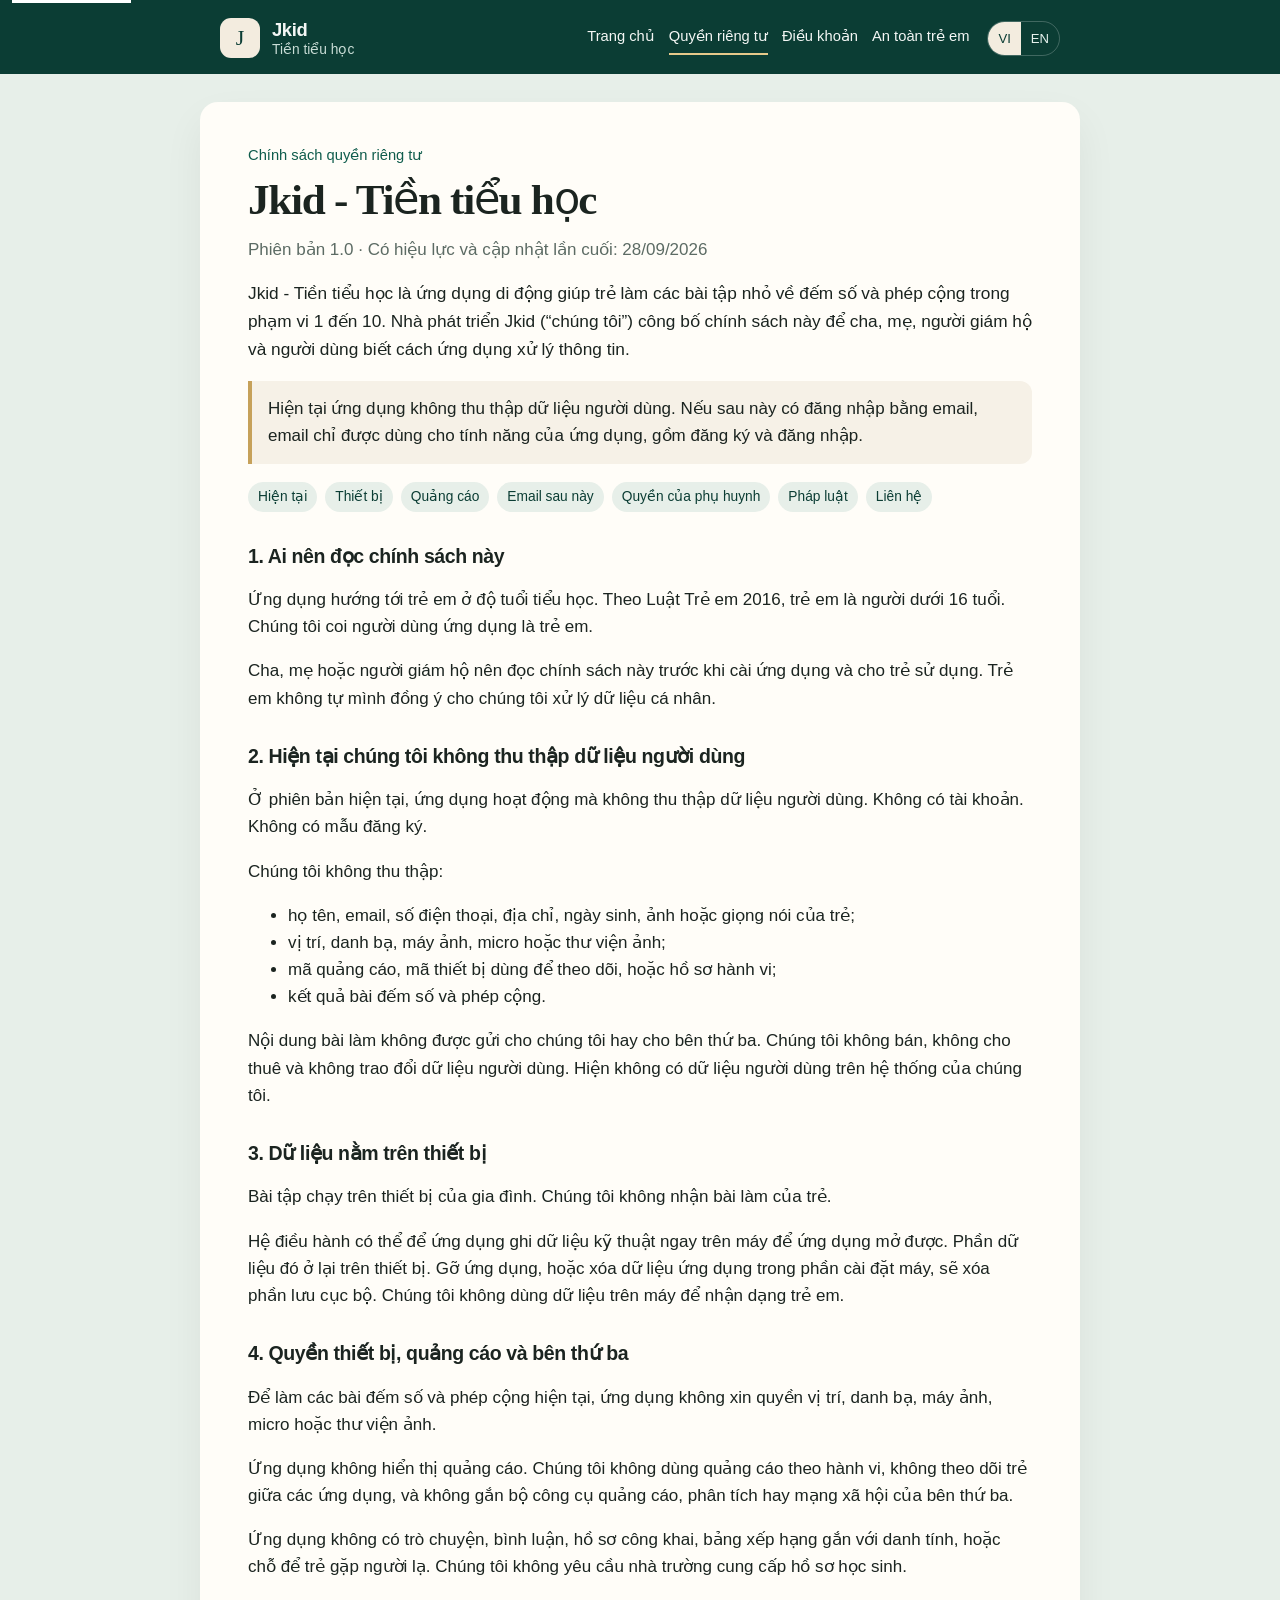
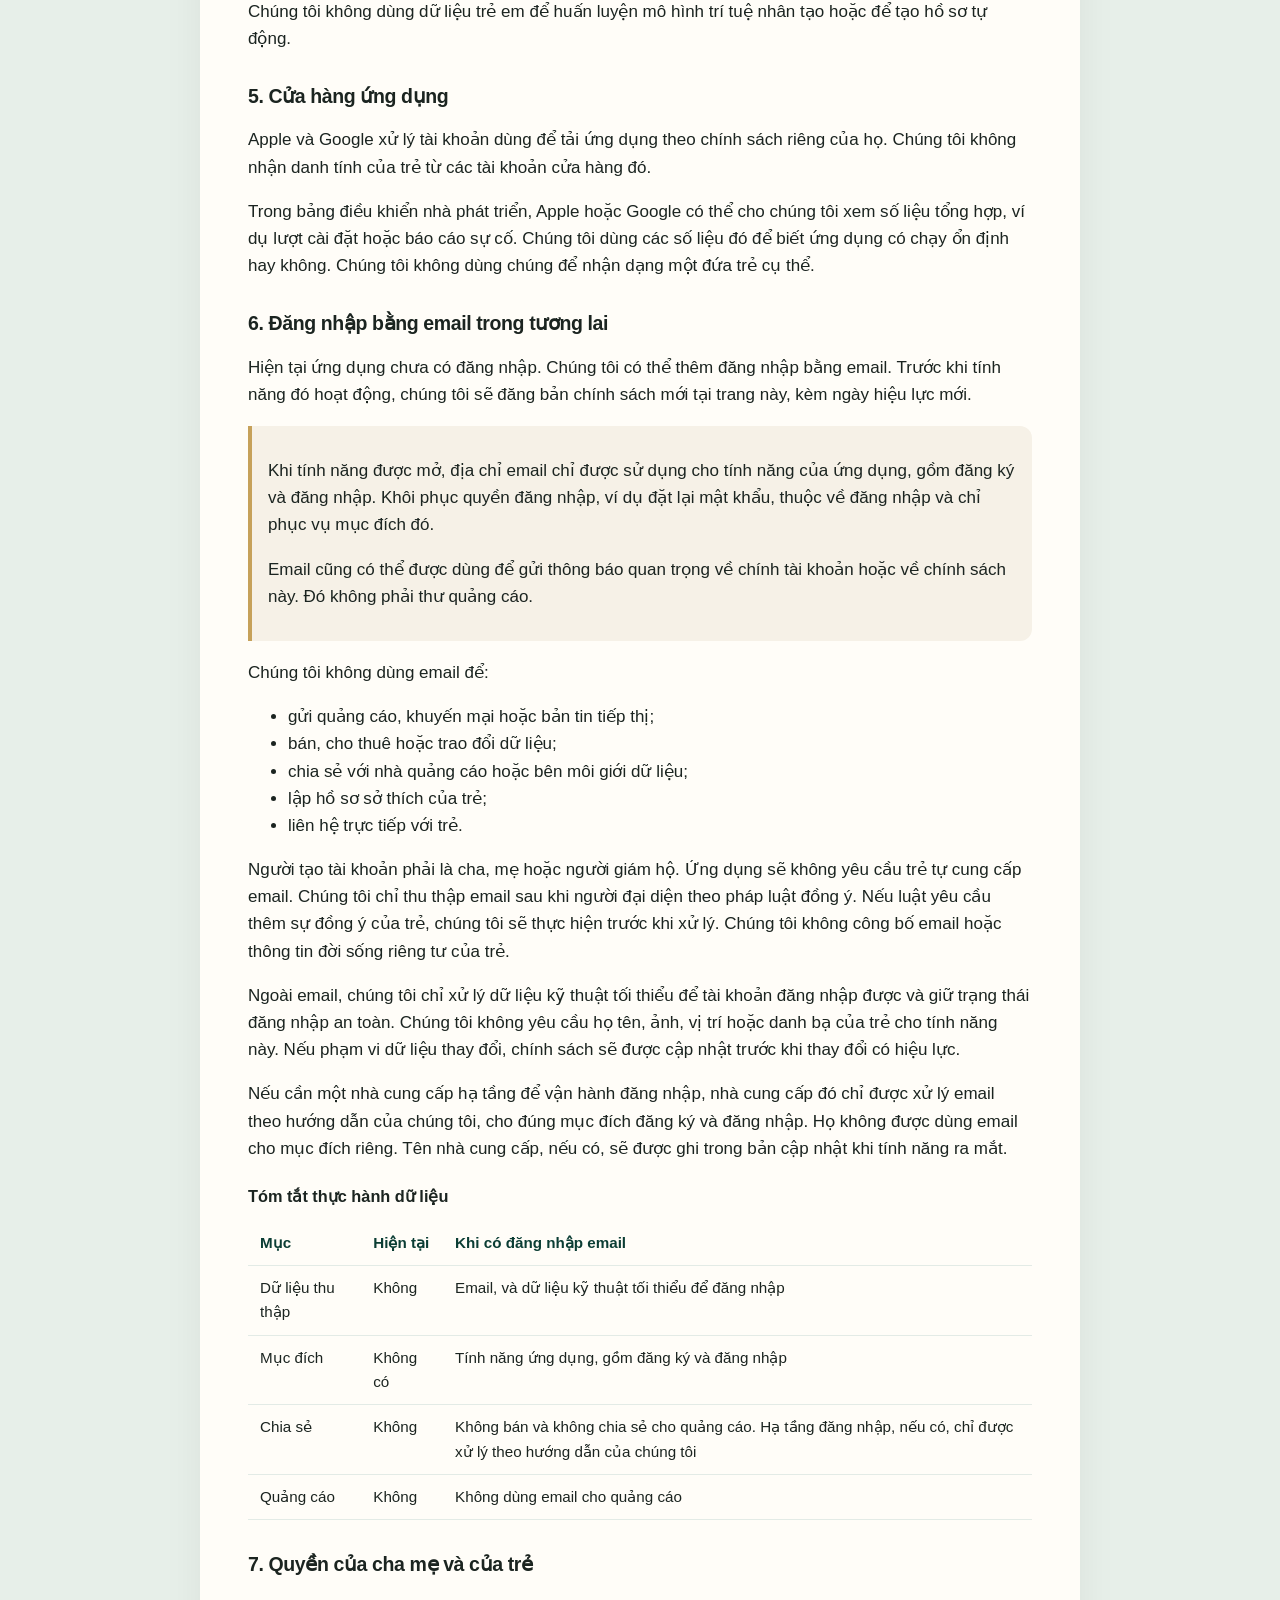
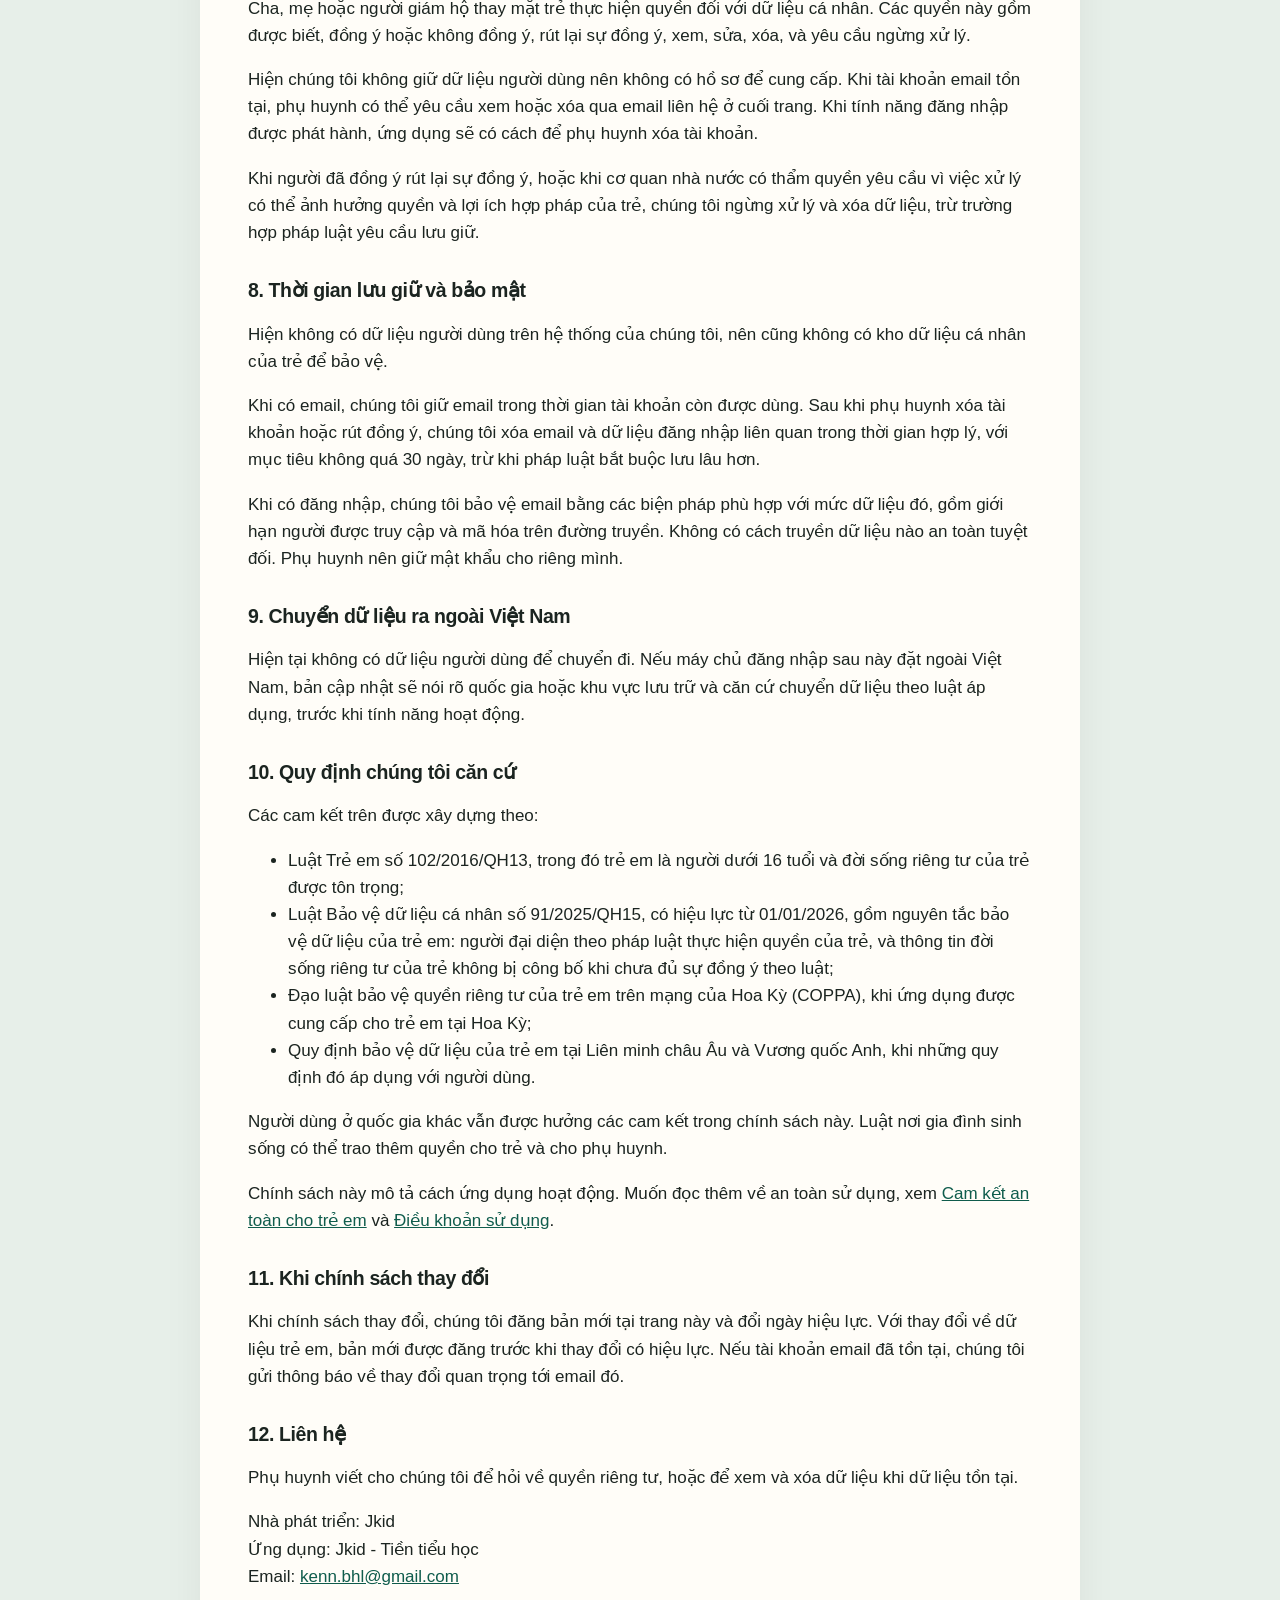
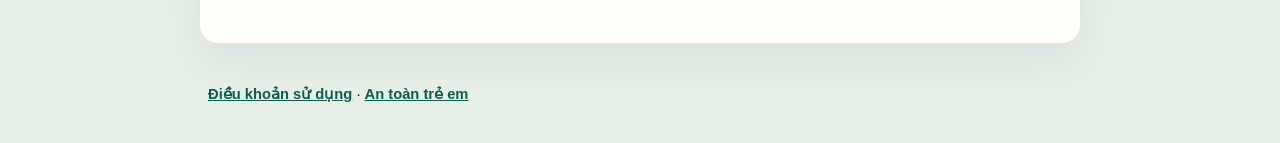
==== privacy.html @ 2e23b83e "First" ====
<!DOCTYPE html>
<html lang="vi">
<head>
  <meta charset="utf-8">
  <meta name="viewport" content="width=device-width, initial-scale=1">
  <title>Chính sách quyền riêng tư · Jkid - Tiền tiểu học</title>
  <meta name="description" content="Chính sách quyền riêng tư của Jkid - Tiền tiểu học. Ứng dụng hiện không thu thập dữ liệu người dùng. Email trong tương lai chỉ dùng để đăng ký và đăng nhập.">
  <link rel="icon" href="favicon.svg" type="image/svg+xml">
  <link rel="stylesheet" href="styles.css">
  <link rel="alternate" hreflang="vi" href="privacy.html?lang=vi">
  <link rel="alternate" hreflang="en" href="privacy.html?lang=en">
</head>
<body
  data-title-vi="Chính sách quyền riêng tư · Jkid - Tiền tiểu học"
  data-title-en="Privacy Policy · Jkid - Tiền tiểu học"
  data-desc-vi="Chính sách quyền riêng tư của Jkid - Tiền tiểu học. Ứng dụng hiện không thu thập dữ liệu người dùng. Email trong tương lai chỉ dùng để đăng ký và đăng nhập."
  data-desc-en="Privacy Policy for Jkid - Tiền tiểu học. The app does not collect user data today. A future email is used only for sign-up and sign-in.">
  <a class="skip" href="#content" data-label-vi="Tới nội dung" data-label-en="Skip to content">Tới nội dung</a>
  <header class="mast">
    <div class="mast-inner">
      <a class="brand" data-keep-lang data-href="index.html" href="index.html">
        <span class="brand-mark" aria-hidden="true">J</span>
        <span class="brand-text">
          <strong class="brand-name">Jkid</strong>
          <span class="brand-sub" data-label-vi="Tiền tiểu học" data-label-en="Early primary math">Tiền tiểu học</span>
        </span>
      </a>
      <div class="mast-tools">
        <nav data-label-mode="aria" data-label-vi="Chính sách" data-label-en="Policies" aria-label="Chính sách">
          <a data-keep-lang data-href="index.html" href="index.html" data-label-vi="Trang chủ" data-label-en="Home">Trang chủ</a>
          <a data-keep-lang data-href="privacy.html" href="privacy.html" aria-current="page" data-label-vi="Quyền riêng tư" data-label-en="Privacy">Quyền riêng tư</a>
          <a data-keep-lang data-href="terms.html" href="terms.html" data-label-vi="Điều khoản" data-label-en="Terms">Điều khoản</a>
          <a data-keep-lang data-href="safety.html" href="safety.html" data-label-vi="An toàn trẻ em" data-label-en="Child safety">An toàn trẻ em</a>
        </nav>
        <div class="lang" role="group" data-label-mode="aria" data-label-vi="Ngôn ngữ" data-label-en="Language" aria-label="Ngôn ngữ">
          <button type="button" data-set-lang="vi" aria-pressed="true">VI</button>
          <button type="button" data-set-lang="en" aria-pressed="false">EN</button>
        </div>
      </div>
    </div>
  </header>
  <main id="content" class="sheet">
    <article data-lang-block="vi">
      <p class="kicker">Chính sách quyền riêng tư</p>
      <h1>Jkid - Tiền tiểu học</h1>
      <p class="meta">Phiên bản 1.0 · Có hiệu lực và cập nhật lần cuối: 28/09/2026</p>
      <p class="lead">Jkid - Tiền tiểu học là ứng dụng di động giúp trẻ làm các bài tập nhỏ về đếm số và phép cộng trong phạm vi 1 đến 10. Nhà phát triển <span data-developer-name>Jkid</span> (“chúng tôi”) công bố chính sách này để cha, mẹ, người giám hộ và người dùng biết cách ứng dụng xử lý thông tin.</p>
      <p class="promise">Hiện tại ứng dụng không thu thập dữ liệu người dùng. Nếu sau này có đăng nhập bằng email, email chỉ được dùng cho tính năng của ứng dụng, gồm đăng ký và đăng nhập.</p>
      <ul class="toc">
        <li><a href="#vi-now">Hiện tại</a></li>
        <li><a href="#vi-device">Thiết bị</a></li>
        <li><a href="#vi-ads">Quảng cáo</a></li>
        <li><a href="#vi-email">Email sau này</a></li>
        <li><a href="#vi-rights">Quyền của phụ huynh</a></li>
        <li><a href="#vi-law">Pháp luật</a></li>
        <li><a href="#vi-contact">Liên hệ</a></li>
      </ul>

      <h2 id="vi-scope">1. Ai nên đọc chính sách này</h2>
      <p>Ứng dụng hướng tới trẻ em ở độ tuổi tiểu học. Theo Luật Trẻ em 2016, trẻ em là người dưới 16 tuổi. Chúng tôi coi người dùng ứng dụng là trẻ em.</p>
      <p>Cha, mẹ hoặc người giám hộ nên đọc chính sách này trước khi cài ứng dụng và cho trẻ sử dụng. Trẻ em không tự mình đồng ý cho chúng tôi xử lý dữ liệu cá nhân.</p>

      <h2 id="vi-now">2. Hiện tại chúng tôi không thu thập dữ liệu người dùng</h2>
      <p>Ở phiên bản hiện tại, ứng dụng hoạt động mà không thu thập dữ liệu người dùng. Không có tài khoản. Không có mẫu đăng ký.</p>
      <p>Chúng tôi không thu thập:</p>
      <ul>
        <li>họ tên, email, số điện thoại, địa chỉ, ngày sinh, ảnh hoặc giọng nói của trẻ;</li>
        <li>vị trí, danh bạ, máy ảnh, micro hoặc thư viện ảnh;</li>
        <li>mã quảng cáo, mã thiết bị dùng để theo dõi, hoặc hồ sơ hành vi;</li>
        <li>kết quả bài đếm số và phép cộng.</li>
      </ul>
      <p>Nội dung bài làm không được gửi cho chúng tôi hay cho bên thứ ba. Chúng tôi không bán, không cho thuê và không trao đổi dữ liệu người dùng. Hiện không có dữ liệu người dùng trên hệ thống của chúng tôi.</p>

      <h2 id="vi-device">3. Dữ liệu nằm trên thiết bị</h2>
      <p>Bài tập chạy trên thiết bị của gia đình. Chúng tôi không nhận bài làm của trẻ.</p>
      <p>Hệ điều hành có thể để ứng dụng ghi dữ liệu kỹ thuật ngay trên máy để ứng dụng mở được. Phần dữ liệu đó ở lại trên thiết bị. Gỡ ứng dụng, hoặc xóa dữ liệu ứng dụng trong phần cài đặt máy, sẽ xóa phần lưu cục bộ. Chúng tôi không dùng dữ liệu trên máy để nhận dạng trẻ em.</p>

      <h2 id="vi-ads">4. Quyền thiết bị, quảng cáo và bên thứ ba</h2>
      <p>Để làm các bài đếm số và phép cộng hiện tại, ứng dụng không xin quyền vị trí, danh bạ, máy ảnh, micro hoặc thư viện ảnh.</p>
      <p>Ứng dụng không hiển thị quảng cáo. Chúng tôi không dùng quảng cáo theo hành vi, không theo dõi trẻ giữa các ứng dụng, và không gắn bộ công cụ quảng cáo, phân tích hay mạng xã hội của bên thứ ba.</p>
      <p>Ứng dụng không có trò chuyện, bình luận, hồ sơ công khai, bảng xếp hạng gắn với danh tính, hoặc chỗ để trẻ gặp người lạ. Chúng tôi không yêu cầu nhà trường cung cấp hồ sơ học sinh.</p>
      <p>Chúng tôi không dùng dữ liệu trẻ em để huấn luyện mô hình trí tuệ nhân tạo hoặc để tạo hồ sơ tự động.</p>

      <h2>5. Cửa hàng ứng dụng</h2>
      <p>Apple và Google xử lý tài khoản dùng để tải ứng dụng theo chính sách riêng của họ. Chúng tôi không nhận danh tính của trẻ từ các tài khoản cửa hàng đó.</p>
      <p>Trong bảng điều khiển nhà phát triển, Apple hoặc Google có thể cho chúng tôi xem số liệu tổng hợp, ví dụ lượt cài đặt hoặc báo cáo sự cố. Chúng tôi dùng các số liệu đó để biết ứng dụng có chạy ổn định hay không. Chúng tôi không dùng chúng để nhận dạng một đứa trẻ cụ thể.</p>

      <h2 id="vi-email">6. Đăng nhập bằng email trong tương lai</h2>
      <p>Hiện tại ứng dụng chưa có đăng nhập. Chúng tôi có thể thêm đăng nhập bằng email. Trước khi tính năng đó hoạt động, chúng tôi sẽ đăng bản chính sách mới tại trang này, kèm ngày hiệu lực mới.</p>
      <div class="promise">
        <p>Khi tính năng được mở, địa chỉ email chỉ được sử dụng cho tính năng của ứng dụng, gồm đăng ký và đăng nhập. Khôi phục quyền đăng nhập, ví dụ đặt lại mật khẩu, thuộc về đăng nhập và chỉ phục vụ mục đích đó.</p>
        <p>Email cũng có thể được dùng để gửi thông báo quan trọng về chính tài khoản hoặc về chính sách này. Đó không phải thư quảng cáo.</p>
      </div>
      <p>Chúng tôi không dùng email để:</p>
      <ul>
        <li>gửi quảng cáo, khuyến mại hoặc bản tin tiếp thị;</li>
        <li>bán, cho thuê hoặc trao đổi dữ liệu;</li>
        <li>chia sẻ với nhà quảng cáo hoặc bên môi giới dữ liệu;</li>
        <li>lập hồ sơ sở thích của trẻ;</li>
        <li>liên hệ trực tiếp với trẻ.</li>
      </ul>
      <p>Người tạo tài khoản phải là cha, mẹ hoặc người giám hộ. Ứng dụng sẽ không yêu cầu trẻ tự cung cấp email. Chúng tôi chỉ thu thập email sau khi người đại diện theo pháp luật đồng ý. Nếu luật yêu cầu thêm sự đồng ý của trẻ, chúng tôi sẽ thực hiện trước khi xử lý. Chúng tôi không công bố email hoặc thông tin đời sống riêng tư của trẻ.</p>
      <p>Ngoài email, chúng tôi chỉ xử lý dữ liệu kỹ thuật tối thiểu để tài khoản đăng nhập được và giữ trạng thái đăng nhập an toàn. Chúng tôi không yêu cầu họ tên, ảnh, vị trí hoặc danh bạ của trẻ cho tính năng này. Nếu phạm vi dữ liệu thay đổi, chính sách sẽ được cập nhật trước khi thay đổi có hiệu lực.</p>
      <p>Nếu cần một nhà cung cấp hạ tầng để vận hành đăng nhập, nhà cung cấp đó chỉ được xử lý email theo hướng dẫn của chúng tôi, cho đúng mục đích đăng ký và đăng nhập. Họ không được dùng email cho mục đích riêng. Tên nhà cung cấp, nếu có, sẽ được ghi trong bản cập nhật khi tính năng ra mắt.</p>

      <h3>Tóm tắt thực hành dữ liệu</h3>
      <div class="table-wrap">
        <table>
          <thead>
            <tr>
              <th>Mục</th>
              <th>Hiện tại</th>
              <th>Khi có đăng nhập email</th>
            </tr>
          </thead>
          <tbody>
            <tr>
              <td>Dữ liệu thu thập</td>
              <td>Không</td>
              <td>Email, và dữ liệu kỹ thuật tối thiểu để đăng nhập</td>
            </tr>
            <tr>
              <td>Mục đích</td>
              <td>Không có</td>
              <td>Tính năng ứng dụng, gồm đăng ký và đăng nhập</td>
            </tr>
            <tr>
              <td>Chia sẻ</td>
              <td>Không</td>
              <td>Không bán và không chia sẻ cho quảng cáo. Hạ tầng đăng nhập, nếu có, chỉ được xử lý theo hướng dẫn của chúng tôi</td>
            </tr>
            <tr>
              <td>Quảng cáo</td>
              <td>Không</td>
              <td>Không dùng email cho quảng cáo</td>
            </tr>
          </tbody>
        </table>
      </div>

      <h2 id="vi-rights">7. Quyền của cha mẹ và của trẻ</h2>
      <p>Cha, mẹ hoặc người giám hộ thay mặt trẻ thực hiện quyền đối với dữ liệu cá nhân. Các quyền này gồm được biết, đồng ý hoặc không đồng ý, rút lại sự đồng ý, xem, sửa, xóa, và yêu cầu ngừng xử lý.</p>
      <p>Hiện chúng tôi không giữ dữ liệu người dùng nên không có hồ sơ để cung cấp. Khi tài khoản email tồn tại, phụ huynh có thể yêu cầu xem hoặc xóa qua email liên hệ ở cuối trang. Khi tính năng đăng nhập được phát hành, ứng dụng sẽ có cách để phụ huynh xóa tài khoản.</p>
      <p>Khi người đã đồng ý rút lại sự đồng ý, hoặc khi cơ quan nhà nước có thẩm quyền yêu cầu vì việc xử lý có thể ảnh hưởng quyền và lợi ích hợp pháp của trẻ, chúng tôi ngừng xử lý và xóa dữ liệu, trừ trường hợp pháp luật yêu cầu lưu giữ.</p>

      <h2>8. Thời gian lưu giữ và bảo mật</h2>
      <p>Hiện không có dữ liệu người dùng trên hệ thống của chúng tôi, nên cũng không có kho dữ liệu cá nhân của trẻ để bảo vệ.</p>
      <p>Khi có email, chúng tôi giữ email trong thời gian tài khoản còn được dùng. Sau khi phụ huynh xóa tài khoản hoặc rút đồng ý, chúng tôi xóa email và dữ liệu đăng nhập liên quan trong thời gian hợp lý, với mục tiêu không quá 30 ngày, trừ khi pháp luật bắt buộc lưu lâu hơn.</p>
      <p>Khi có đăng nhập, chúng tôi bảo vệ email bằng các biện pháp phù hợp với mức dữ liệu đó, gồm giới hạn người được truy cập và mã hóa trên đường truyền. Không có cách truyền dữ liệu nào an toàn tuyệt đối. Phụ huynh nên giữ mật khẩu cho riêng mình.</p>

      <h2>9. Chuyển dữ liệu ra ngoài Việt Nam</h2>
      <p>Hiện tại không có dữ liệu người dùng để chuyển đi. Nếu máy chủ đăng nhập sau này đặt ngoài Việt Nam, bản cập nhật sẽ nói rõ quốc gia hoặc khu vực lưu trữ và căn cứ chuyển dữ liệu theo luật áp dụng, trước khi tính năng hoạt động.</p>

      <h2 id="vi-law">10. Quy định chúng tôi căn cứ</h2>
      <p>Các cam kết trên được xây dựng theo:</p>
      <ul>
        <li>Luật Trẻ em số 102/2016/QH13, trong đó trẻ em là người dưới 16 tuổi và đời sống riêng tư của trẻ được tôn trọng;</li>
        <li>Luật Bảo vệ dữ liệu cá nhân số 91/2025/QH15, có hiệu lực từ 01/01/2026, gồm nguyên tắc bảo vệ dữ liệu của trẻ em: người đại diện theo pháp luật thực hiện quyền của trẻ, và thông tin đời sống riêng tư của trẻ không bị công bố khi chưa đủ sự đồng ý theo luật;</li>
        <li>Đạo luật bảo vệ quyền riêng tư của trẻ em trên mạng của Hoa Kỳ (COPPA), khi ứng dụng được cung cấp cho trẻ em tại Hoa Kỳ;</li>
        <li>Quy định bảo vệ dữ liệu của trẻ em tại Liên minh châu Âu và Vương quốc Anh, khi những quy định đó áp dụng với người dùng.</li>
      </ul>
      <p>Người dùng ở quốc gia khác vẫn được hưởng các cam kết trong chính sách này. Luật nơi gia đình sinh sống có thể trao thêm quyền cho trẻ và cho phụ huynh.</p>
      <p>Chính sách này mô tả cách ứng dụng hoạt động. Muốn đọc thêm về an toàn sử dụng, xem <a data-keep-lang data-href="safety.html" href="safety.html">Cam kết an toàn cho trẻ em</a> và <a data-keep-lang data-href="terms.html" href="terms.html">Điều khoản sử dụng</a>.</p>

      <h2>11. Khi chính sách thay đổi</h2>
      <p>Khi chính sách thay đổi, chúng tôi đăng bản mới tại trang này và đổi ngày hiệu lực. Với thay đổi về dữ liệu trẻ em, bản mới được đăng trước khi thay đổi có hiệu lực. Nếu tài khoản email đã tồn tại, chúng tôi gửi thông báo về thay đổi quan trọng tới email đó.</p>

      <h2 id="vi-contact">12. Liên hệ</h2>
      <p>Phụ huynh viết cho chúng tôi để hỏi về quyền riêng tư, hoặc để xem và xóa dữ liệu khi dữ liệu tồn tại.</p>
      <p>Nhà phát triển: <span data-developer-name>Jkid</span><br>
        Ứng dụng: Jkid - Tiền tiểu học<br>
        Email: <a data-contact-email href="site-config.js">cập nhật email liên hệ</a></p>
    </article>

    <article data-lang-block="en" hidden>
      <p class="kicker">Privacy Policy</p>
      <h1>Jkid - Tiền tiểu học</h1>
      <p class="meta">Version 1.0 · Effective and last updated: 28 September 2026</p>
      <p class="lead">Jkid - Tiền tiểu học is a mobile app that lets children practice counting and addition from 1 to 10. <span data-developer-name>Jkid</span> (“we”) publishes this policy so parents, guardians, and users can see how the app handles information.</p>
      <p class="promise">The app does not collect user data today. If email sign-in is added later, email will be used only for app features, including registration and sign-in.</p>
      <ul class="toc">
        <li><a href="#en-now">Today</a></li>
        <li><a href="#en-device">On device</a></li>
        <li><a href="#en-ads">Advertising</a></li>
        <li><a href="#en-email">Future email</a></li>
        <li><a href="#en-rights">Parent rights</a></li>
        <li><a href="#en-law">Laws</a></li>
        <li><a href="#en-contact">Contact</a></li>
      </ul>

      <h2 id="en-scope">1. Who should read this</h2>
      <p>The app is directed to early primary-school children. Under Vietnam’s Law on Children (2016), a child is a person under 16. We treat users of the app as children.</p>
      <p>A parent or guardian should read this policy before installing the app and letting a child use it. A child does not independently consent to our processing of personal data.</p>

      <h2 id="en-now">2. We do not collect user data today</h2>
      <p>The current version runs without collecting user data. There is no account and no sign-up form.</p>
      <p>We do not collect:</p>
      <ul>
        <li>a child’s name, email, phone number, address, date of birth, photo, or voice;</li>
        <li>location, contacts, camera, microphone, or photo library;</li>
        <li>advertising IDs, device identifiers used for tracking, or behavioral profiles;</li>
        <li>counting or addition results.</li>
      </ul>
      <p>Practice answers are not sent to us or to any third party. We do not sell, rent, or trade user data. We hold no user data on our systems today.</p>

      <h2 id="en-device">3. Data that stays on the device</h2>
      <p>Exercises run on the family’s device. We do not receive a child’s answers.</p>
      <p>The operating system may allow the app to store technical data on the device so the app can open. That data stays on the device. Uninstalling the app, or clearing the app’s storage in system settings, removes it. We do not use on-device data to identify a child.</p>

      <h2 id="en-ads">4. Device access, advertising, and third parties</h2>
      <p>The current counting and addition exercises do not ask for location, contacts, camera, microphone, or photo-library access.</p>
      <p>The app does not show advertising. We do not use behavioral ads, we do not track children across apps, and we do not include third-party advertising, analytics, or social-network kits.</p>
      <p>The app has no chat, comments, public profile, identity-based leaderboard, or place for a child to meet strangers. We do not ask schools for student records.</p>
      <p>We do not use children’s data to train artificial-intelligence models or to build automated profiles.</p>

      <h2>5. App stores</h2>
      <p>Apple and Google handle the account used to download the app under their own policies. We do not receive a child’s identity from those store accounts.</p>
      <p>In the developer console, Apple or Google may show us aggregate figures, such as install counts or crash reports. We use those figures to see whether the app is stable. We do not use them to identify a particular child.</p>

      <h2 id="en-email">6. Future sign-in with email</h2>
      <p>The app has no sign-in today. We may add email sign-in. Before that feature goes live, we will publish an updated policy on this page with a new effective date.</p>
      <div class="promise">
        <p>When the feature is available, the email address will be used only for app features, including registration and sign-in. Restoring access, such as resetting a password, is part of sign-in and serves only that purpose.</p>
        <p>Email may also be used for important notices about the account itself or about this policy. Those notices are not advertising.</p>
      </div>
      <p>We will not use email to:</p>
      <ul>
        <li>send advertising, promotions, or marketing newsletters;</li>
        <li>sell, rent, or trade data;</li>
        <li>share it with advertisers or data brokers;</li>
        <li>build a profile of a child’s interests;</li>
        <li>contact a child directly.</li>
      </ul>
      <p>The person who creates an account must be a parent or guardian. The app will not ask a child to provide an email address. We will collect an email only after the legal representative has agreed. Where the law also requires the child’s agreement, we will obtain it before processing. We will not publish a child’s email or private-life information.</p>
      <p>Besides email, we will process only the minimum technical data needed to sign in and to keep the signed-in session secure. We will not ask for a child’s name, photo, location, or contacts for this feature. If the scope of data changes, this policy will be updated before the change takes effect.</p>
      <p>If an infrastructure provider is needed to operate sign-in, that provider may process email only on our instructions, for registration and sign-in. The provider may not use the email for its own purposes. If a provider is used, its name will be added to this policy when the feature launches.</p>

      <h3>Data-practice summary</h3>
      <div class="table-wrap">
        <table>
          <thead>
            <tr>
              <th>Item</th>
              <th>Today</th>
              <th>If email sign-in is added</th>
            </tr>
          </thead>
          <tbody>
            <tr>
              <td>Data collected</td>
              <td>None</td>
              <td>Email, and the minimum technical data needed to sign in</td>
            </tr>
            <tr>
              <td>Purpose</td>
              <td>None</td>
              <td>App features, including registration and sign-in</td>
            </tr>
            <tr>
              <td>Sharing</td>
              <td>None</td>
              <td>Not sold and not shared for advertising. A sign-in provider, if any, processes email only on our instructions</td>
            </tr>
            <tr>
              <td>Advertising</td>
              <td>None</td>
              <td>Email is not used for advertising</td>
            </tr>
          </tbody>
        </table>
      </div>

      <h2 id="en-rights">7. Rights of parents and children</h2>
      <p>A parent or guardian exercises the child’s personal-data rights. Those rights include the right to be informed, to agree or refuse, to withdraw agreement, to access, correct, and delete data, and to ask us to stop processing.</p>
      <p>We hold no user data today, so there is no record to provide. When an email account exists, a parent can ask to access or delete it through the contact email at the end of this page. When sign-in is released, the app will include a way for a parent to delete the account.</p>
      <p>If the person who agreed withdraws that agreement, or if a competent authority requires us to stop because processing may affect a child’s lawful rights and interests, we stop processing and delete the data, unless the law requires us to keep it.</p>

      <h2>8. Retention and security</h2>
      <p>We hold no user data on our systems today, so there is no store of children’s personal data to secure.</p>
      <p>If email accounts exist, we keep the email while the account is in use. After a parent deletes the account or withdraws agreement, we delete the email and related sign-in data within a reasonable time, aiming for no more than 30 days, unless the law requires a longer period.</p>
      <p>When sign-in exists, we will protect email with measures appropriate to that data, including limited access and encryption in transit. No method of transmission is perfectly secure. Parents should keep the account password to themselves.</p>

      <h2>9. Transfers outside Vietnam</h2>
      <p>There is no user data to transfer today. If a future sign-in server is located outside Vietnam, the updated policy will name the country or region and the legal basis for the transfer before the feature goes live.</p>

      <h2 id="en-law">10. Rules we follow</h2>
      <p>These commitments are built around:</p>
      <ul>
        <li>Vietnam’s Law on Children No. 102/2016/QH13, under which a child is a person under 16 and a child’s private life is respected;</li>
        <li>Vietnam’s Law on Personal Data Protection No. 91/2025/QH15, effective 1 January 2026, including protection of children’s data: the legal representative exercises the child’s rights, and a child’s private-life information is not published without the consent the law requires;</li>
        <li>the U.S. Children’s Online Privacy Protection Act (COPPA), where the app is offered to children in the United States;</li>
        <li>child-data rules in the European Union and the United Kingdom, where those rules apply to a user.</li>
      </ul>
      <p>Users in other countries still receive the commitments in this policy. The law where the family lives may give the child and the parent additional rights.</p>
      <p>This policy describes how the app works. For day-to-day use, also read the <a data-keep-lang data-href="safety.html" href="safety.html">Child safety commitment</a> and the <a data-keep-lang data-href="terms.html" href="terms.html">Terms of Use</a>.</p>

      <h2>11. Changes</h2>
      <p>When this policy changes, we post the new version on this page and change the effective date. Changes that affect children’s data are posted before they take effect. If an email account already exists, we send a notice of important changes to that email.</p>

      <h2 id="en-contact">12. Contact</h2>
      <p>Parents can write to us with privacy questions, or to access and delete data when any data exists.</p>
      <p>Developer: <span data-developer-name>Jkid</span><br>
        App: Jkid - Tiền tiểu học<br>
        Email: <a data-contact-email href="site-config.js">add a contact email</a></p>
    </article>
  </main>
  <footer class="site-footer">
    <div data-lang-block="vi">
      <p class="banner" data-email-warning hidden>Trang chưa có email liên hệ. Trước khi công khai, hãy điền địa chỉ email vào <code>site-config.js</code>.</p>
      <p><a data-keep-lang data-href="terms.html" href="terms.html">Điều khoản sử dụng</a> · <a data-keep-lang data-href="safety.html" href="safety.html">An toàn trẻ em</a></p>
    </div>
    <div data-lang-block="en" hidden>
      <p class="banner" data-email-warning hidden>No contact email is set. Add one in <code>site-config.js</code> before publishing.</p>
      <p><a data-keep-lang data-href="terms.html" href="terms.html">Terms of Use</a> · <a data-keep-lang data-href="safety.html" href="safety.html">Child safety</a></p>
    </div>
  </footer>
  <script src="site-config.js"></script>
  <script src="site.js"></script>
</body>
</html>
---- styles.css ----
:root {
  --ink: #1b2420;
  --muted: #5c6b64;
  --line: #e3ebe6;
  --paper: #fffdf8;
  --bg: #e7efe9;
  --green: #0f5c4c;
  --green-dark: #0b3d34;
  --mint: #e4f3ee;
  --sand: #f6f1e7;
  --warn-bg: #f8f1df;
  --warn-ink: #6d5314;
  --shadow: 0 18px 40px rgba(15, 40, 32, 0.06);
  --serif: "Iowan Old Style", "Palatino Linotype", Palatino, Georgia, serif;
  --sans: "Avenir Next", "Segoe UI", sans-serif;
}

* { box-sizing: border-box; }

[hidden] { display: none !important; }

html { scroll-behavior: smooth; }

body {
  margin: 0;
  color: var(--ink);
  background:
    radial-gradient(1200px 400px at 10% -10%, #d7ebe3 0%, transparent 55%),
    var(--bg);
  font-family: var(--sans);
  font-size: 17px;
  line-height: 1.6;
}

a { color: var(--green); }

a:hover { color: var(--green-dark); }

.skip {
  position: absolute;
  left: 12px;
  top: -40px;
  background: white;
  padding: 8px 12px;
  z-index: 5;
}

.skip:focus { top: 12px; }

.mast {
  background: var(--green-dark);
  color: #f4f7f5;
}

.mast a { color: inherit; text-decoration: none; }

.mast-inner {
  max-width: 880px;
  margin: 0 auto;
  padding: 18px 20px 16px;
  display: flex;
  flex-wrap: wrap;
  gap: 16px 28px;
  align-items: center;
  justify-content: space-between;
}

.brand {
  display: flex;
  gap: 12px;
  align-items: center;
}

.brand-mark {
  width: 40px;
  height: 40px;
  border-radius: 11px;
  display: grid;
  place-items: center;
  background: #f3ecdf;
  color: var(--green-dark);
  font-family: var(--serif);
  font-size: 22px;
}

.brand-text { display: flex; flex-direction: column; line-height: 1.15; }

.brand-name { font-size: 1.15rem; letter-spacing: -0.02em; }

.brand-sub { color: #c9ddd6; font-size: 0.86rem; margin-top: 2px; }

.mast-tools {
  display: flex;
  flex-wrap: wrap;
  gap: 12px 18px;
  align-items: center;
}

nav {
  display: flex;
  flex-wrap: wrap;
  gap: 6px 14px;
}

nav a {
  font-size: 0.92rem;
  color: #e7f2ee;
  border-bottom: 2px solid transparent;
  padding: 4px 0;
}

nav a[aria-current="page"] { border-bottom-color: #e6c98a; }

.lang {
  display: flex;
  border: 1px solid rgba(255, 255, 255, 0.22);
  border-radius: 999px;
  overflow: hidden;
}

.lang button {
  appearance: none;
  border: 0;
  background: transparent;
  color: #e7f2ee;
  font: inherit;
  font-size: 0.82rem;
  padding: 6px 10px;
  cursor: pointer;
}

.lang button[aria-pressed="true"] {
  background: #f3ecdf;
  color: var(--green-dark);
}

.sheet {
  max-width: 880px;
  margin: 28px auto 40px;
  background: var(--paper);
  border-radius: 18px;
  padding: 42px 48px 36px;
  box-shadow: var(--shadow);
}

.kicker {
  margin: 0 0 8px;
  color: var(--green);
  font-size: 0.92rem;
}

h1 {
  font-family: var(--serif);
  font-weight: 560;
  font-size: clamp(2rem, 4vw, 2.7rem);
  letter-spacing: -0.03em;
  line-height: 1.12;
  margin: 0 0 12px;
}

.meta { color: var(--muted); margin: 0 0 8px; }

.lead { font-size: 1.08rem; }

h2 {
  font-size: 1.22rem;
  line-height: 1.3;
  margin: 2rem 0 0.6rem;
  letter-spacing: -0.02em;
}

h3 { font-size: 1.02rem; margin: 1.3rem 0 0.4rem; }

p, li { color: var(--ink); }

.facts {
  display: grid;
  grid-template-columns: 1fr 1fr;
  gap: 12px;
  margin: 22px 0;
  padding: 0;
}

.facts div {
  background: var(--mint);
  border-radius: 12px;
  padding: 14px 16px;
}

.facts dt {
  color: var(--green);
  font-size: 0.84rem;
  margin-bottom: 4px;
}

.facts dd { margin: 0; }

.promise {
  margin: 18px 0;
  padding: 14px 16px;
  background: var(--sand);
  border-left: 4px solid #c6a15a;
  border-radius: 0 12px 12px 0;
}

.toc {
  display: flex;
  flex-wrap: wrap;
  gap: 8px;
  margin: 18px 0 8px;
  padding: 0;
  list-style: none;
}

.toc a {
  display: inline-block;
  text-decoration: none;
  background: var(--bg);
  color: var(--green-dark);
  border-radius: 999px;
  padding: 4px 10px;
  font-size: 0.86rem;
}

.toc a:hover { background: var(--mint); }

.docs { list-style: none; padding: 0; margin: 18px 0 0; }

.docs li {
  border-top: 1px solid var(--line);
  padding: 16px 0;
}

.docs a { font-weight: 650; text-decoration: none; }

.docs p { margin: 4px 0 0; color: var(--muted); }

.table-wrap { overflow-x: auto; margin: 12px 0 4px; }

table {
  width: 100%;
  border-collapse: collapse;
  font-size: 0.95rem;
}

th, td {
  text-align: left;
  vertical-align: top;
  padding: 10px 12px;
  border-bottom: 1px solid var(--line);
}

th { color: var(--green-dark); font-weight: 650; }

.banner {
  margin: 0 0 18px;
  padding: 12px 14px;
  background: var(--warn-bg);
  color: var(--warn-ink);
  border-radius: 12px;
}

.site-footer {
  max-width: 880px;
  margin: 0 auto 36px;
  padding: 0 8px;
  color: var(--muted);
  font-size: 0.92rem;
}

.site-footer a { font-weight: 650; }

:focus-visible {
  outline: 2px solid #c6a15a;
  outline-offset: 3px;
}

@media (max-width: 720px) {
  .sheet {
    margin: 14px 12px 24px;
    padding: 28px 18px 24px;
    border-radius: 14px;
  }

  .facts { grid-template-columns: 1fr; }

  .site-footer { padding: 0 16px; }
}

@media (prefers-reduced-motion: reduce) {
  html { scroll-behavior: auto; }
}

@media print {
  body { background: white; }
  .mast, .skip, .toc, .site-footer .banner { display: none; }
  .sheet { box-shadow: none; margin: 0; max-width: none; }
}
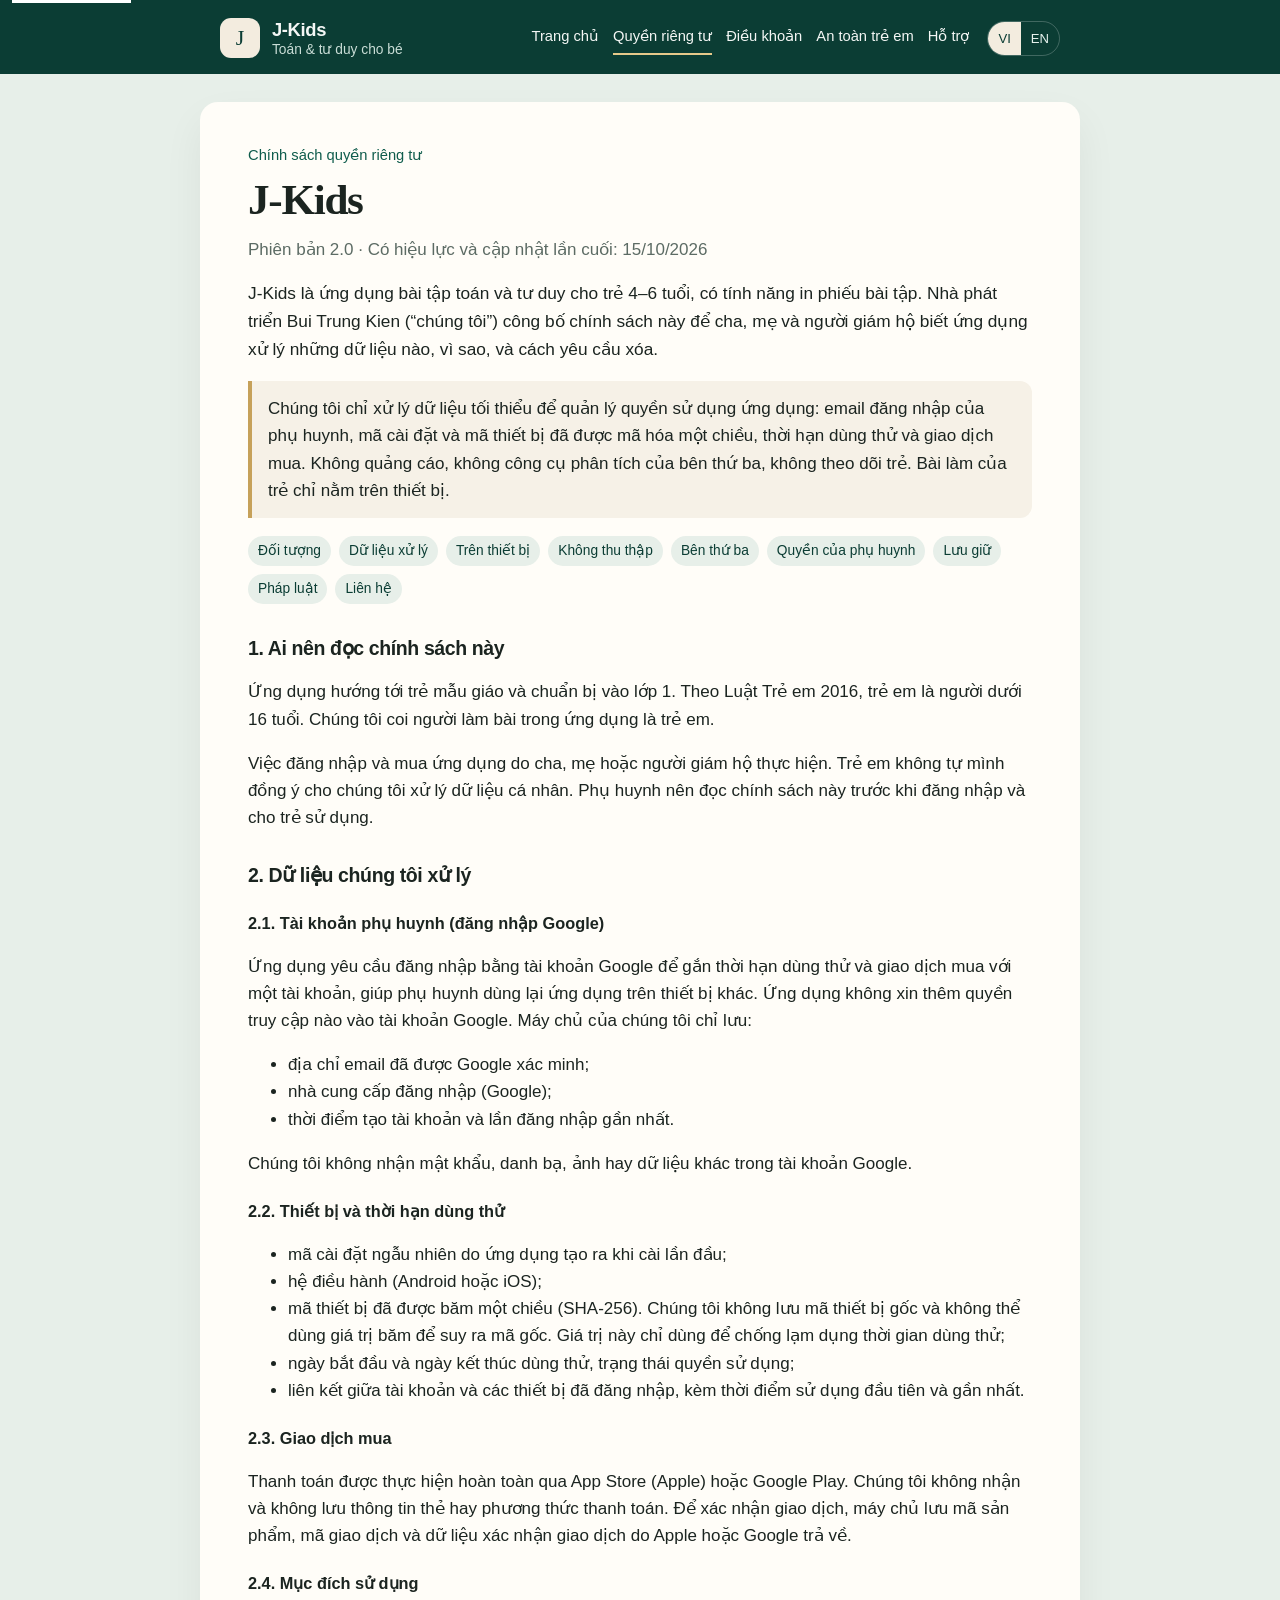
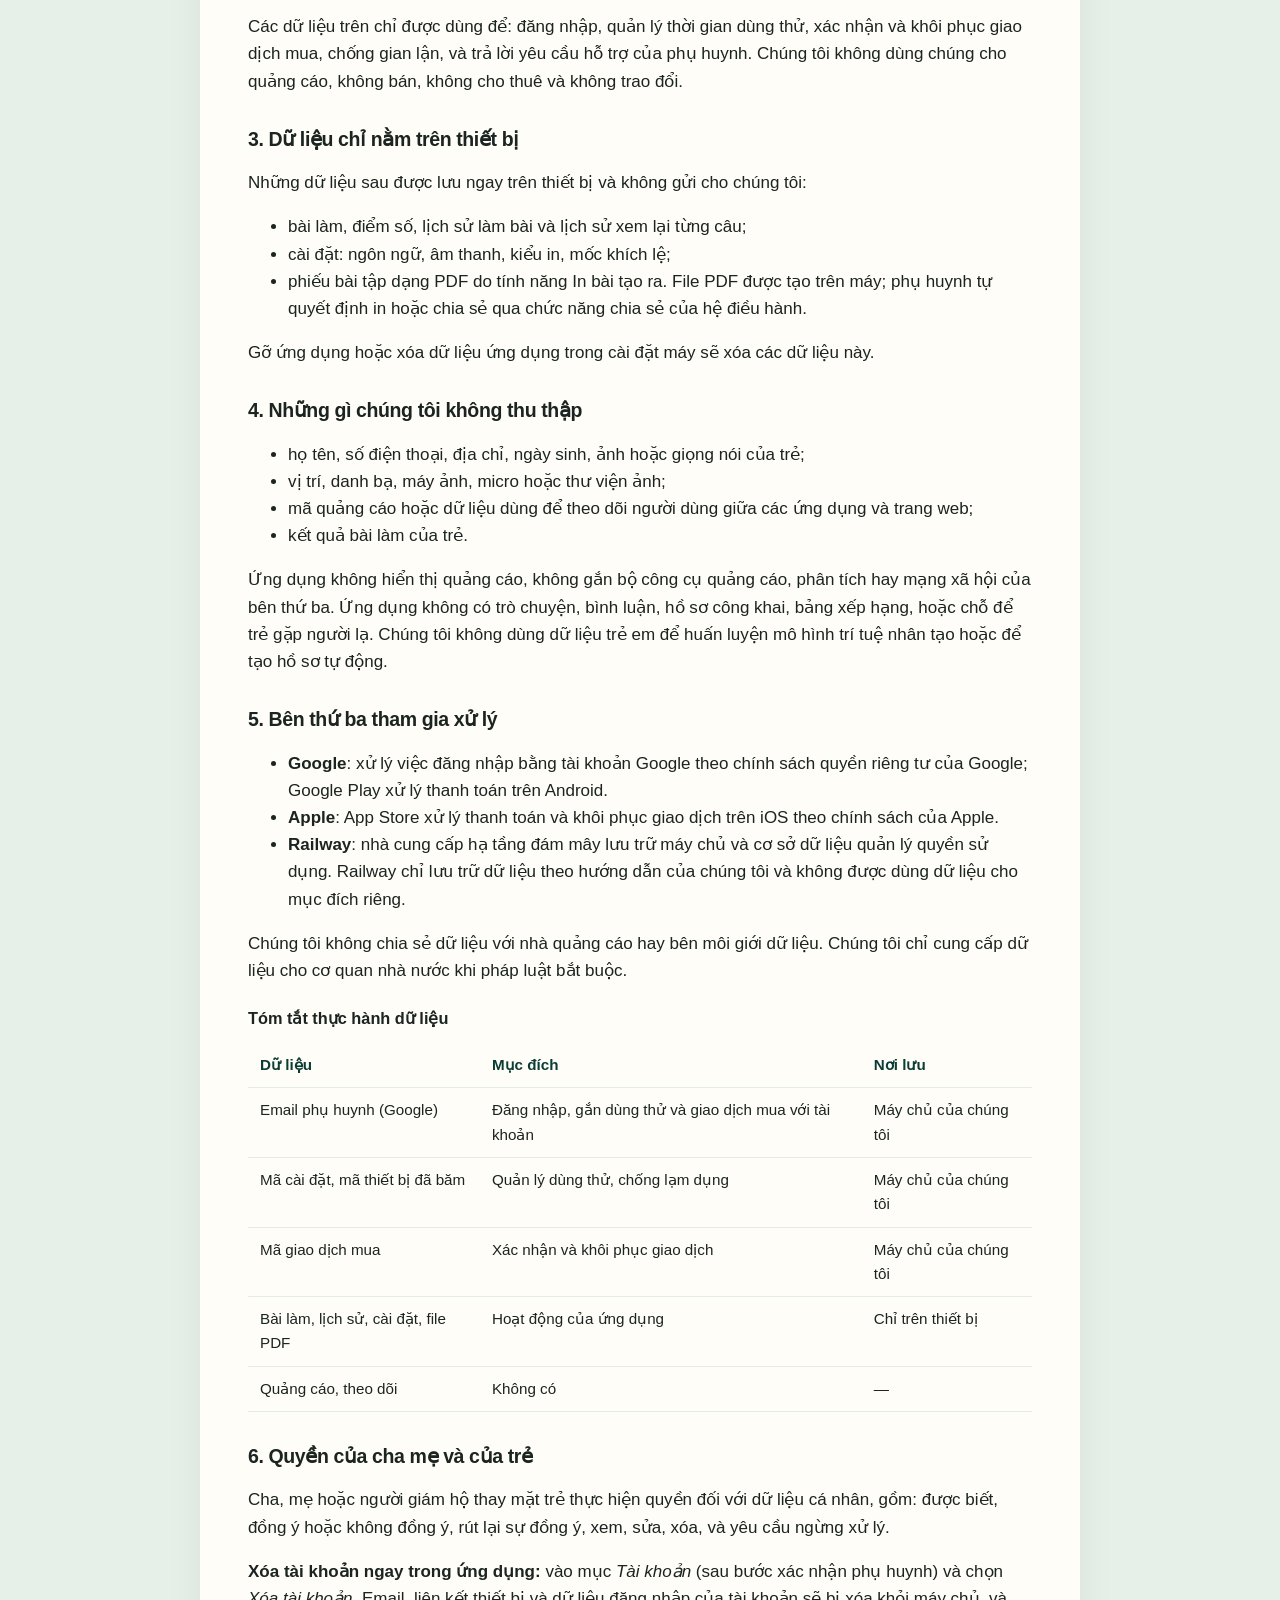
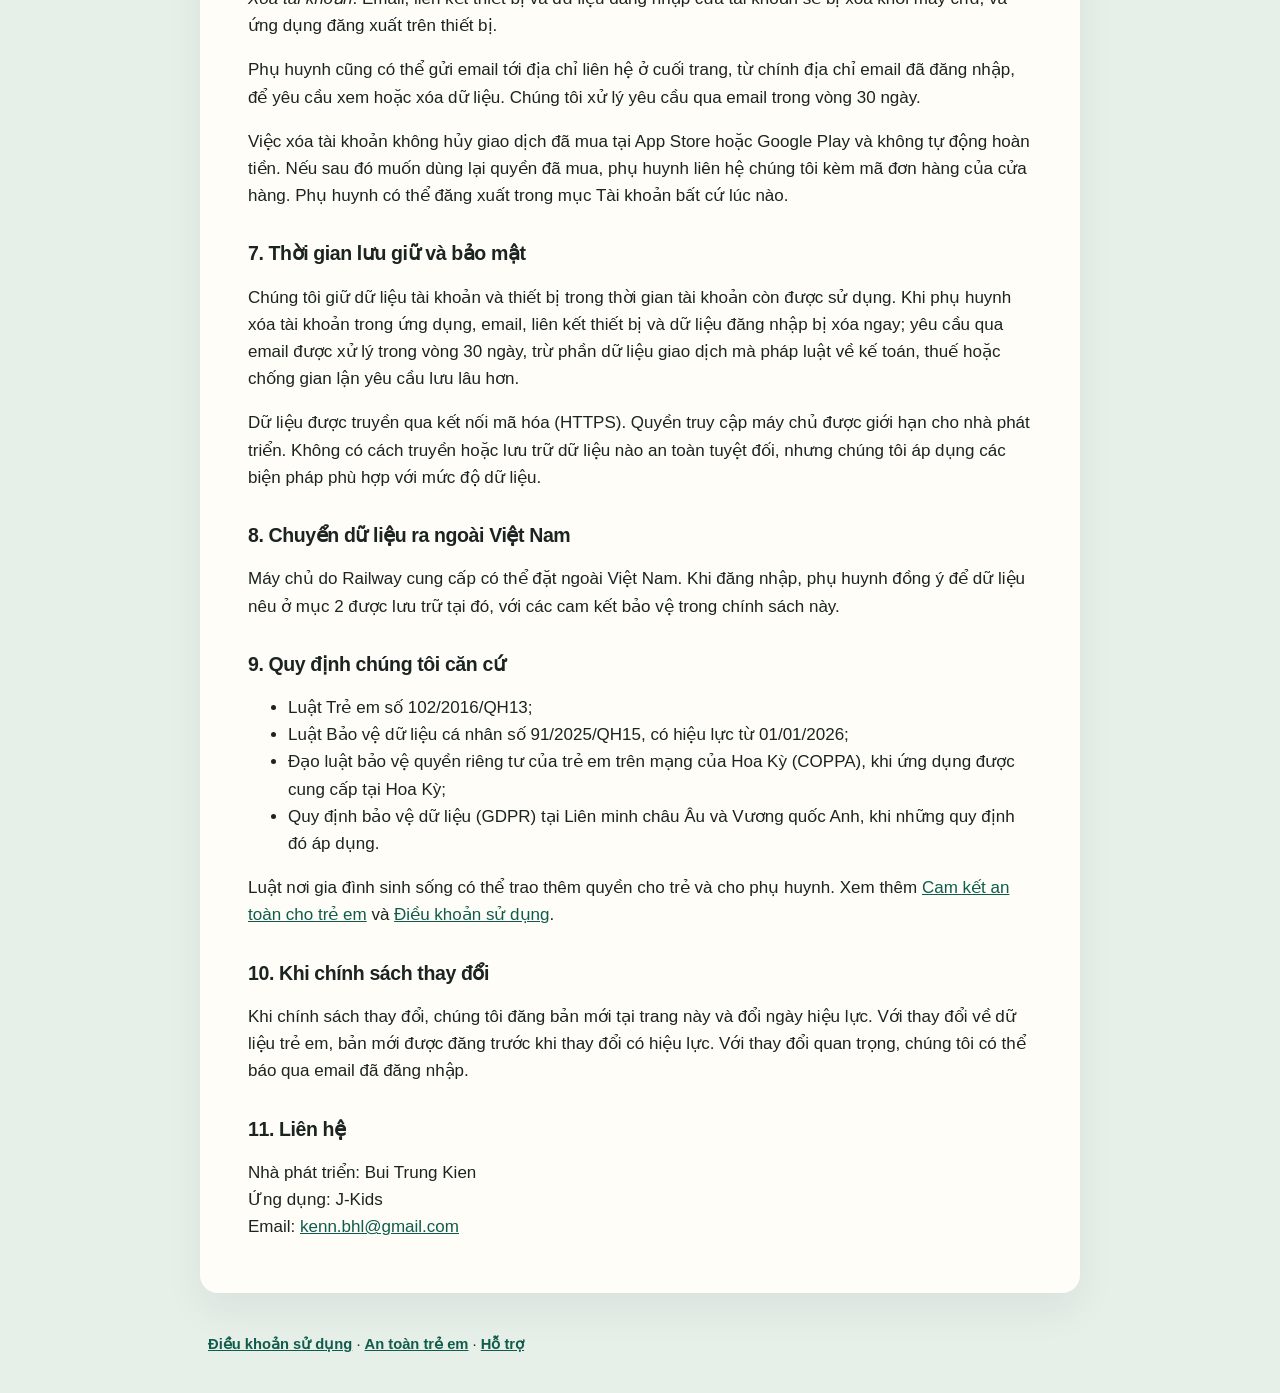
==== commit b6a068d5: "Fix" ====
--- a/privacy.html
+++ b/privacy.html
@@ -3,26 +3,26 @@
 <head>
   <meta charset="utf-8">
   <meta name="viewport" content="width=device-width, initial-scale=1">
-  <title>Chính sách quyền riêng tư · Jkid - Tiền tiểu học</title>
-  <meta name="description" content="Chính sách quyền riêng tư của Jkid - Tiền tiểu học. Ứng dụng hiện không thu thập dữ liệu người dùng. Email trong tương lai chỉ dùng để đăng ký và đăng nhập.">
+  <title>Chính sách quyền riêng tư · J-Kids</title>
+  <meta name="description" content="Chính sách quyền riêng tư của J-Kids: dữ liệu nào được xử lý khi phụ huynh đăng nhập, dùng thử và mua ứng dụng. Không quảng cáo, không theo dõi trẻ.">
   <link rel="icon" href="favicon.svg" type="image/svg+xml">
   <link rel="stylesheet" href="styles.css">
   <link rel="alternate" hreflang="vi" href="privacy.html?lang=vi">
   <link rel="alternate" hreflang="en" href="privacy.html?lang=en">
 </head>
 <body
-  data-title-vi="Chính sách quyền riêng tư · Jkid - Tiền tiểu học"
-  data-title-en="Privacy Policy · Jkid - Tiền tiểu học"
-  data-desc-vi="Chính sách quyền riêng tư của Jkid - Tiền tiểu học. Ứng dụng hiện không thu thập dữ liệu người dùng. Email trong tương lai chỉ dùng để đăng ký và đăng nhập."
-  data-desc-en="Privacy Policy for Jkid - Tiền tiểu học. The app does not collect user data today. A future email is used only for sign-up and sign-in.">
+  data-title-vi="Chính sách quyền riêng tư · J-Kids"
+  data-title-en="Privacy Policy · J-Kids"
+  data-desc-vi="Chính sách quyền riêng tư của J-Kids: dữ liệu nào được xử lý khi phụ huynh đăng nhập, dùng thử và mua ứng dụng. Không quảng cáo, không theo dõi trẻ."
+  data-desc-en="Privacy Policy for J-Kids: what data is processed when a parent signs in, starts the trial, and buys the app. No ads and no tracking of children.">
   <a class="skip" href="#content" data-label-vi="Tới nội dung" data-label-en="Skip to content">Tới nội dung</a>
   <header class="mast">
     <div class="mast-inner">
       <a class="brand" data-keep-lang data-href="index.html" href="index.html">
         <span class="brand-mark" aria-hidden="true">J</span>
         <span class="brand-text">
-          <strong class="brand-name">Jkid</strong>
-          <span class="brand-sub" data-label-vi="Tiền tiểu học" data-label-en="Early primary math">Tiền tiểu học</span>
+          <strong class="brand-name">J-Kids</strong>
+          <span class="brand-sub" data-label-vi="Toán &amp; tư duy cho bé" data-label-en="Math &amp; thinking for kids">Toán &amp; tư duy cho bé</span>
         </span>
       </a>
       <div class="mast-tools">
@@ -31,6 +31,7 @@
           <a data-keep-lang data-href="privacy.html" href="privacy.html" aria-current="page" data-label-vi="Quyền riêng tư" data-label-en="Privacy">Quyền riêng tư</a>
           <a data-keep-lang data-href="terms.html" href="terms.html" data-label-vi="Điều khoản" data-label-en="Terms">Điều khoản</a>
           <a data-keep-lang data-href="safety.html" href="safety.html" data-label-vi="An toàn trẻ em" data-label-en="Child safety">An toàn trẻ em</a>
+          <a data-keep-lang data-href="support.html" href="support.html" data-label-vi="Hỗ trợ" data-label-en="Support">Hỗ trợ</a>
         </nav>
         <div class="lang" role="group" data-label-mode="aria" data-label-vi="Ngôn ngữ" data-label-en="Language" aria-label="Ngôn ngữ">
           <button type="button" data-set-lang="vi" aria-pressed="true">VI</button>
@@ -42,276 +43,300 @@
   <main id="content" class="sheet">
     <article data-lang-block="vi">
       <p class="kicker">Chính sách quyền riêng tư</p>
-      <h1>Jkid - Tiền tiểu học</h1>
-      <p class="meta">Phiên bản 1.0 · Có hiệu lực và cập nhật lần cuối: 28/09/2026</p>
-      <p class="lead">Jkid - Tiền tiểu học là ứng dụng di động giúp trẻ làm các bài tập nhỏ về đếm số và phép cộng trong phạm vi 1 đến 10. Nhà phát triển <span data-developer-name>Jkid</span> (“chúng tôi”) công bố chính sách này để cha, mẹ, người giám hộ và người dùng biết cách ứng dụng xử lý thông tin.</p>
-      <p class="promise">Hiện tại ứng dụng không thu thập dữ liệu người dùng. Nếu sau này có đăng nhập bằng email, email chỉ được dùng cho tính năng của ứng dụng, gồm đăng ký và đăng nhập.</p>
+      <h1>J-Kids</h1>
+      <p class="meta">Phiên bản 2.0 · Có hiệu lực và cập nhật lần cuối: 15/10/2026</p>
+      <p class="lead">J-Kids là ứng dụng bài tập toán và tư duy cho trẻ 4–6 tuổi, có tính năng in phiếu bài tập. Nhà phát triển <span data-developer-name>Bui Trung Kien</span> (“chúng tôi”) công bố chính sách này để cha, mẹ và người giám hộ biết ứng dụng xử lý những dữ liệu nào, vì sao, và cách yêu cầu xóa.</p>
+      <p class="promise">Chúng tôi chỉ xử lý dữ liệu tối thiểu để quản lý quyền sử dụng ứng dụng: email đăng nhập của phụ huynh, mã cài đặt và mã thiết bị đã được mã hóa một chiều, thời hạn dùng thử và giao dịch mua. Không quảng cáo, không công cụ phân tích của bên thứ ba, không theo dõi trẻ. Bài làm của trẻ chỉ nằm trên thiết bị.</p>
       <ul class="toc">
-        <li><a href="#vi-now">Hiện tại</a></li>
-        <li><a href="#vi-device">Thiết bị</a></li>
-        <li><a href="#vi-ads">Quảng cáo</a></li>
-        <li><a href="#vi-email">Email sau này</a></li>
+        <li><a href="#vi-scope">Đối tượng</a></li>
+        <li><a href="#vi-collect">Dữ liệu xử lý</a></li>
+        <li><a href="#vi-device">Trên thiết bị</a></li>
+        <li><a href="#vi-not">Không thu thập</a></li>
+        <li><a href="#vi-share">Bên thứ ba</a></li>
         <li><a href="#vi-rights">Quyền của phụ huynh</a></li>
+        <li><a href="#vi-retention">Lưu giữ</a></li>
         <li><a href="#vi-law">Pháp luật</a></li>
         <li><a href="#vi-contact">Liên hệ</a></li>
       </ul>
 
       <h2 id="vi-scope">1. Ai nên đọc chính sách này</h2>
-      <p>Ứng dụng hướng tới trẻ em ở độ tuổi tiểu học. Theo Luật Trẻ em 2016, trẻ em là người dưới 16 tuổi. Chúng tôi coi người dùng ứng dụng là trẻ em.</p>
-      <p>Cha, mẹ hoặc người giám hộ nên đọc chính sách này trước khi cài ứng dụng và cho trẻ sử dụng. Trẻ em không tự mình đồng ý cho chúng tôi xử lý dữ liệu cá nhân.</p>
-
-      <h2 id="vi-now">2. Hiện tại chúng tôi không thu thập dữ liệu người dùng</h2>
-      <p>Ở phiên bản hiện tại, ứng dụng hoạt động mà không thu thập dữ liệu người dùng. Không có tài khoản. Không có mẫu đăng ký.</p>
-      <p>Chúng tôi không thu thập:</p>
-      <ul>
-        <li>họ tên, email, số điện thoại, địa chỉ, ngày sinh, ảnh hoặc giọng nói của trẻ;</li>
+      <p>Ứng dụng hướng tới trẻ mẫu giáo và chuẩn bị vào lớp 1. Theo Luật Trẻ em 2016, trẻ em là người dưới 16 tuổi. Chúng tôi coi người làm bài trong ứng dụng là trẻ em.</p>
+      <p>Việc đăng nhập và mua ứng dụng do cha, mẹ hoặc người giám hộ thực hiện. Trẻ em không tự mình đồng ý cho chúng tôi xử lý dữ liệu cá nhân. Phụ huynh nên đọc chính sách này trước khi đăng nhập và cho trẻ sử dụng.</p>
+
+      <h2 id="vi-collect">2. Dữ liệu chúng tôi xử lý</h2>
+      <h3>2.1. Tài khoản phụ huynh (đăng nhập Google)</h3>
+      <p>Ứng dụng yêu cầu đăng nhập bằng tài khoản Google để gắn thời hạn dùng thử và giao dịch mua với một tài khoản, giúp phụ huynh dùng lại ứng dụng trên thiết bị khác. Ứng dụng không xin thêm quyền truy cập nào vào tài khoản Google. Máy chủ của chúng tôi chỉ lưu:</p>
+      <ul>
+        <li>địa chỉ email đã được Google xác minh;</li>
+        <li>nhà cung cấp đăng nhập (Google);</li>
+        <li>thời điểm tạo tài khoản và lần đăng nhập gần nhất.</li>
+      </ul>
+      <p>Chúng tôi không nhận mật khẩu, danh bạ, ảnh hay dữ liệu khác trong tài khoản Google.</p>
+
+      <h3>2.2. Thiết bị và thời hạn dùng thử</h3>
+      <ul>
+        <li>mã cài đặt ngẫu nhiên do ứng dụng tạo ra khi cài lần đầu;</li>
+        <li>hệ điều hành (Android hoặc iOS);</li>
+        <li>mã thiết bị đã được băm một chiều (SHA-256). Chúng tôi không lưu mã thiết bị gốc và không thể dùng giá trị băm để suy ra mã gốc. Giá trị này chỉ dùng để chống lạm dụng thời gian dùng thử;</li>
+        <li>ngày bắt đầu và ngày kết thúc dùng thử, trạng thái quyền sử dụng;</li>
+        <li>liên kết giữa tài khoản và các thiết bị đã đăng nhập, kèm thời điểm sử dụng đầu tiên và gần nhất.</li>
+      </ul>
+
+      <h3>2.3. Giao dịch mua</h3>
+      <p>Thanh toán được thực hiện hoàn toàn qua App Store (Apple) hoặc Google Play. Chúng tôi không nhận và không lưu thông tin thẻ hay phương thức thanh toán. Để xác nhận giao dịch, máy chủ lưu mã sản phẩm, mã giao dịch và dữ liệu xác nhận giao dịch do Apple hoặc Google trả về.</p>
+
+      <h3>2.4. Mục đích sử dụng</h3>
+      <p>Các dữ liệu trên chỉ được dùng để: đăng nhập, quản lý thời gian dùng thử, xác nhận và khôi phục giao dịch mua, chống gian lận, và trả lời yêu cầu hỗ trợ của phụ huynh. Chúng tôi không dùng chúng cho quảng cáo, không bán, không cho thuê và không trao đổi.</p>
+
+      <h2 id="vi-device">3. Dữ liệu chỉ nằm trên thiết bị</h2>
+      <p>Những dữ liệu sau được lưu ngay trên thiết bị và không gửi cho chúng tôi:</p>
+      <ul>
+        <li>bài làm, điểm số, lịch sử làm bài và lịch sử xem lại từng câu;</li>
+        <li>cài đặt: ngôn ngữ, âm thanh, kiểu in, mốc khích lệ;</li>
+        <li>phiếu bài tập dạng PDF do tính năng In bài tạo ra. File PDF được tạo trên máy; phụ huynh tự quyết định in hoặc chia sẻ qua chức năng chia sẻ của hệ điều hành.</li>
+      </ul>
+      <p>Gỡ ứng dụng hoặc xóa dữ liệu ứng dụng trong cài đặt máy sẽ xóa các dữ liệu này.</p>
+
+      <h2 id="vi-not">4. Những gì chúng tôi không thu thập</h2>
+      <ul>
+        <li>họ tên, số điện thoại, địa chỉ, ngày sinh, ảnh hoặc giọng nói của trẻ;</li>
         <li>vị trí, danh bạ, máy ảnh, micro hoặc thư viện ảnh;</li>
-        <li>mã quảng cáo, mã thiết bị dùng để theo dõi, hoặc hồ sơ hành vi;</li>
-        <li>kết quả bài đếm số và phép cộng.</li>
-      </ul>
-      <p>Nội dung bài làm không được gửi cho chúng tôi hay cho bên thứ ba. Chúng tôi không bán, không cho thuê và không trao đổi dữ liệu người dùng. Hiện không có dữ liệu người dùng trên hệ thống của chúng tôi.</p>
-
-      <h2 id="vi-device">3. Dữ liệu nằm trên thiết bị</h2>
-      <p>Bài tập chạy trên thiết bị của gia đình. Chúng tôi không nhận bài làm của trẻ.</p>
-      <p>Hệ điều hành có thể để ứng dụng ghi dữ liệu kỹ thuật ngay trên máy để ứng dụng mở được. Phần dữ liệu đó ở lại trên thiết bị. Gỡ ứng dụng, hoặc xóa dữ liệu ứng dụng trong phần cài đặt máy, sẽ xóa phần lưu cục bộ. Chúng tôi không dùng dữ liệu trên máy để nhận dạng trẻ em.</p>
-
-      <h2 id="vi-ads">4. Quyền thiết bị, quảng cáo và bên thứ ba</h2>
-      <p>Để làm các bài đếm số và phép cộng hiện tại, ứng dụng không xin quyền vị trí, danh bạ, máy ảnh, micro hoặc thư viện ảnh.</p>
-      <p>Ứng dụng không hiển thị quảng cáo. Chúng tôi không dùng quảng cáo theo hành vi, không theo dõi trẻ giữa các ứng dụng, và không gắn bộ công cụ quảng cáo, phân tích hay mạng xã hội của bên thứ ba.</p>
-      <p>Ứng dụng không có trò chuyện, bình luận, hồ sơ công khai, bảng xếp hạng gắn với danh tính, hoặc chỗ để trẻ gặp người lạ. Chúng tôi không yêu cầu nhà trường cung cấp hồ sơ học sinh.</p>
-      <p>Chúng tôi không dùng dữ liệu trẻ em để huấn luyện mô hình trí tuệ nhân tạo hoặc để tạo hồ sơ tự động.</p>
-
-      <h2>5. Cửa hàng ứng dụng</h2>
-      <p>Apple và Google xử lý tài khoản dùng để tải ứng dụng theo chính sách riêng của họ. Chúng tôi không nhận danh tính của trẻ từ các tài khoản cửa hàng đó.</p>
-      <p>Trong bảng điều khiển nhà phát triển, Apple hoặc Google có thể cho chúng tôi xem số liệu tổng hợp, ví dụ lượt cài đặt hoặc báo cáo sự cố. Chúng tôi dùng các số liệu đó để biết ứng dụng có chạy ổn định hay không. Chúng tôi không dùng chúng để nhận dạng một đứa trẻ cụ thể.</p>
-
-      <h2 id="vi-email">6. Đăng nhập bằng email trong tương lai</h2>
-      <p>Hiện tại ứng dụng chưa có đăng nhập. Chúng tôi có thể thêm đăng nhập bằng email. Trước khi tính năng đó hoạt động, chúng tôi sẽ đăng bản chính sách mới tại trang này, kèm ngày hiệu lực mới.</p>
-      <div class="promise">
-        <p>Khi tính năng được mở, địa chỉ email chỉ được sử dụng cho tính năng của ứng dụng, gồm đăng ký và đăng nhập. Khôi phục quyền đăng nhập, ví dụ đặt lại mật khẩu, thuộc về đăng nhập và chỉ phục vụ mục đích đó.</p>
-        <p>Email cũng có thể được dùng để gửi thông báo quan trọng về chính tài khoản hoặc về chính sách này. Đó không phải thư quảng cáo.</p>
-      </div>
-      <p>Chúng tôi không dùng email để:</p>
-      <ul>
-        <li>gửi quảng cáo, khuyến mại hoặc bản tin tiếp thị;</li>
-        <li>bán, cho thuê hoặc trao đổi dữ liệu;</li>
-        <li>chia sẻ với nhà quảng cáo hoặc bên môi giới dữ liệu;</li>
-        <li>lập hồ sơ sở thích của trẻ;</li>
-        <li>liên hệ trực tiếp với trẻ.</li>
-      </ul>
-      <p>Người tạo tài khoản phải là cha, mẹ hoặc người giám hộ. Ứng dụng sẽ không yêu cầu trẻ tự cung cấp email. Chúng tôi chỉ thu thập email sau khi người đại diện theo pháp luật đồng ý. Nếu luật yêu cầu thêm sự đồng ý của trẻ, chúng tôi sẽ thực hiện trước khi xử lý. Chúng tôi không công bố email hoặc thông tin đời sống riêng tư của trẻ.</p>
-      <p>Ngoài email, chúng tôi chỉ xử lý dữ liệu kỹ thuật tối thiểu để tài khoản đăng nhập được và giữ trạng thái đăng nhập an toàn. Chúng tôi không yêu cầu họ tên, ảnh, vị trí hoặc danh bạ của trẻ cho tính năng này. Nếu phạm vi dữ liệu thay đổi, chính sách sẽ được cập nhật trước khi thay đổi có hiệu lực.</p>
-      <p>Nếu cần một nhà cung cấp hạ tầng để vận hành đăng nhập, nhà cung cấp đó chỉ được xử lý email theo hướng dẫn của chúng tôi, cho đúng mục đích đăng ký và đăng nhập. Họ không được dùng email cho mục đích riêng. Tên nhà cung cấp, nếu có, sẽ được ghi trong bản cập nhật khi tính năng ra mắt.</p>
+        <li>mã quảng cáo hoặc dữ liệu dùng để theo dõi người dùng giữa các ứng dụng và trang web;</li>
+        <li>kết quả bài làm của trẻ.</li>
+      </ul>
+      <p>Ứng dụng không hiển thị quảng cáo, không gắn bộ công cụ quảng cáo, phân tích hay mạng xã hội của bên thứ ba. Ứng dụng không có trò chuyện, bình luận, hồ sơ công khai, bảng xếp hạng, hoặc chỗ để trẻ gặp người lạ. Chúng tôi không dùng dữ liệu trẻ em để huấn luyện mô hình trí tuệ nhân tạo hoặc để tạo hồ sơ tự động.</p>
+
+      <h2 id="vi-share">5. Bên thứ ba tham gia xử lý</h2>
+      <ul>
+        <li><strong>Google</strong>: xử lý việc đăng nhập bằng tài khoản Google theo chính sách quyền riêng tư của Google; Google Play xử lý thanh toán trên Android.</li>
+        <li><strong>Apple</strong>: App Store xử lý thanh toán và khôi phục giao dịch trên iOS theo chính sách của Apple.</li>
+        <li><strong>Railway</strong>: nhà cung cấp hạ tầng đám mây lưu trữ máy chủ và cơ sở dữ liệu quản lý quyền sử dụng. Railway chỉ lưu trữ dữ liệu theo hướng dẫn của chúng tôi và không được dùng dữ liệu cho mục đích riêng.</li>
+      </ul>
+      <p>Chúng tôi không chia sẻ dữ liệu với nhà quảng cáo hay bên môi giới dữ liệu. Chúng tôi chỉ cung cấp dữ liệu cho cơ quan nhà nước khi pháp luật bắt buộc.</p>
 
       <h3>Tóm tắt thực hành dữ liệu</h3>
       <div class="table-wrap">
         <table>
           <thead>
             <tr>
-              <th>Mục</th>
-              <th>Hiện tại</th>
-              <th>Khi có đăng nhập email</th>
+              <th>Dữ liệu</th>
+              <th>Mục đích</th>
+              <th>Nơi lưu</th>
             </tr>
           </thead>
           <tbody>
             <tr>
-              <td>Dữ liệu thu thập</td>
-              <td>Không</td>
-              <td>Email, và dữ liệu kỹ thuật tối thiểu để đăng nhập</td>
-            </tr>
-            <tr>
-              <td>Mục đích</td>
+              <td>Email phụ huynh (Google)</td>
+              <td>Đăng nhập, gắn dùng thử và giao dịch mua với tài khoản</td>
+              <td>Máy chủ của chúng tôi</td>
+            </tr>
+            <tr>
+              <td>Mã cài đặt, mã thiết bị đã băm</td>
+              <td>Quản lý dùng thử, chống lạm dụng</td>
+              <td>Máy chủ của chúng tôi</td>
+            </tr>
+            <tr>
+              <td>Mã giao dịch mua</td>
+              <td>Xác nhận và khôi phục giao dịch</td>
+              <td>Máy chủ của chúng tôi</td>
+            </tr>
+            <tr>
+              <td>Bài làm, lịch sử, cài đặt, file PDF</td>
+              <td>Hoạt động của ứng dụng</td>
+              <td>Chỉ trên thiết bị</td>
+            </tr>
+            <tr>
+              <td>Quảng cáo, theo dõi</td>
               <td>Không có</td>
-              <td>Tính năng ứng dụng, gồm đăng ký và đăng nhập</td>
-            </tr>
-            <tr>
-              <td>Chia sẻ</td>
-              <td>Không</td>
-              <td>Không bán và không chia sẻ cho quảng cáo. Hạ tầng đăng nhập, nếu có, chỉ được xử lý theo hướng dẫn của chúng tôi</td>
-            </tr>
-            <tr>
-              <td>Quảng cáo</td>
-              <td>Không</td>
-              <td>Không dùng email cho quảng cáo</td>
+              <td>—</td>
             </tr>
           </tbody>
         </table>
       </div>
 
-      <h2 id="vi-rights">7. Quyền của cha mẹ và của trẻ</h2>
-      <p>Cha, mẹ hoặc người giám hộ thay mặt trẻ thực hiện quyền đối với dữ liệu cá nhân. Các quyền này gồm được biết, đồng ý hoặc không đồng ý, rút lại sự đồng ý, xem, sửa, xóa, và yêu cầu ngừng xử lý.</p>
-      <p>Hiện chúng tôi không giữ dữ liệu người dùng nên không có hồ sơ để cung cấp. Khi tài khoản email tồn tại, phụ huynh có thể yêu cầu xem hoặc xóa qua email liên hệ ở cuối trang. Khi tính năng đăng nhập được phát hành, ứng dụng sẽ có cách để phụ huynh xóa tài khoản.</p>
-      <p>Khi người đã đồng ý rút lại sự đồng ý, hoặc khi cơ quan nhà nước có thẩm quyền yêu cầu vì việc xử lý có thể ảnh hưởng quyền và lợi ích hợp pháp của trẻ, chúng tôi ngừng xử lý và xóa dữ liệu, trừ trường hợp pháp luật yêu cầu lưu giữ.</p>
-
-      <h2>8. Thời gian lưu giữ và bảo mật</h2>
-      <p>Hiện không có dữ liệu người dùng trên hệ thống của chúng tôi, nên cũng không có kho dữ liệu cá nhân của trẻ để bảo vệ.</p>
-      <p>Khi có email, chúng tôi giữ email trong thời gian tài khoản còn được dùng. Sau khi phụ huynh xóa tài khoản hoặc rút đồng ý, chúng tôi xóa email và dữ liệu đăng nhập liên quan trong thời gian hợp lý, với mục tiêu không quá 30 ngày, trừ khi pháp luật bắt buộc lưu lâu hơn.</p>
-      <p>Khi có đăng nhập, chúng tôi bảo vệ email bằng các biện pháp phù hợp với mức dữ liệu đó, gồm giới hạn người được truy cập và mã hóa trên đường truyền. Không có cách truyền dữ liệu nào an toàn tuyệt đối. Phụ huynh nên giữ mật khẩu cho riêng mình.</p>
-
-      <h2>9. Chuyển dữ liệu ra ngoài Việt Nam</h2>
-      <p>Hiện tại không có dữ liệu người dùng để chuyển đi. Nếu máy chủ đăng nhập sau này đặt ngoài Việt Nam, bản cập nhật sẽ nói rõ quốc gia hoặc khu vực lưu trữ và căn cứ chuyển dữ liệu theo luật áp dụng, trước khi tính năng hoạt động.</p>
-
-      <h2 id="vi-law">10. Quy định chúng tôi căn cứ</h2>
-      <p>Các cam kết trên được xây dựng theo:</p>
-      <ul>
-        <li>Luật Trẻ em số 102/2016/QH13, trong đó trẻ em là người dưới 16 tuổi và đời sống riêng tư của trẻ được tôn trọng;</li>
-        <li>Luật Bảo vệ dữ liệu cá nhân số 91/2025/QH15, có hiệu lực từ 01/01/2026, gồm nguyên tắc bảo vệ dữ liệu của trẻ em: người đại diện theo pháp luật thực hiện quyền của trẻ, và thông tin đời sống riêng tư của trẻ không bị công bố khi chưa đủ sự đồng ý theo luật;</li>
-        <li>Đạo luật bảo vệ quyền riêng tư của trẻ em trên mạng của Hoa Kỳ (COPPA), khi ứng dụng được cung cấp cho trẻ em tại Hoa Kỳ;</li>
-        <li>Quy định bảo vệ dữ liệu của trẻ em tại Liên minh châu Âu và Vương quốc Anh, khi những quy định đó áp dụng với người dùng.</li>
-      </ul>
-      <p>Người dùng ở quốc gia khác vẫn được hưởng các cam kết trong chính sách này. Luật nơi gia đình sinh sống có thể trao thêm quyền cho trẻ và cho phụ huynh.</p>
-      <p>Chính sách này mô tả cách ứng dụng hoạt động. Muốn đọc thêm về an toàn sử dụng, xem <a data-keep-lang data-href="safety.html" href="safety.html">Cam kết an toàn cho trẻ em</a> và <a data-keep-lang data-href="terms.html" href="terms.html">Điều khoản sử dụng</a>.</p>
-
-      <h2>11. Khi chính sách thay đổi</h2>
-      <p>Khi chính sách thay đổi, chúng tôi đăng bản mới tại trang này và đổi ngày hiệu lực. Với thay đổi về dữ liệu trẻ em, bản mới được đăng trước khi thay đổi có hiệu lực. Nếu tài khoản email đã tồn tại, chúng tôi gửi thông báo về thay đổi quan trọng tới email đó.</p>
-
-      <h2 id="vi-contact">12. Liên hệ</h2>
-      <p>Phụ huynh viết cho chúng tôi để hỏi về quyền riêng tư, hoặc để xem và xóa dữ liệu khi dữ liệu tồn tại.</p>
-      <p>Nhà phát triển: <span data-developer-name>Jkid</span><br>
-        Ứng dụng: Jkid - Tiền tiểu học<br>
+      <h2 id="vi-rights">6. Quyền của cha mẹ và của trẻ</h2>
+      <p>Cha, mẹ hoặc người giám hộ thay mặt trẻ thực hiện quyền đối với dữ liệu cá nhân, gồm: được biết, đồng ý hoặc không đồng ý, rút lại sự đồng ý, xem, sửa, xóa, và yêu cầu ngừng xử lý.</p>
+      <p><strong>Xóa tài khoản ngay trong ứng dụng:</strong> vào mục <em>Tài khoản</em> (sau bước xác nhận phụ huynh) và chọn <em>Xóa tài khoản</em>. Email, liên kết thiết bị và dữ liệu đăng nhập của tài khoản sẽ bị xóa khỏi máy chủ, và ứng dụng đăng xuất trên thiết bị.</p>
+      <p>Phụ huynh cũng có thể gửi email tới địa chỉ liên hệ ở cuối trang, từ chính địa chỉ email đã đăng nhập, để yêu cầu xem hoặc xóa dữ liệu. Chúng tôi xử lý yêu cầu qua email trong vòng 30 ngày.</p>
+      <p>Việc xóa tài khoản không hủy giao dịch đã mua tại App Store hoặc Google Play và không tự động hoàn tiền. Nếu sau đó muốn dùng lại quyền đã mua, phụ huynh liên hệ chúng tôi kèm mã đơn hàng của cửa hàng. Phụ huynh có thể đăng xuất trong mục Tài khoản bất cứ lúc nào.</p>
+
+      <h2 id="vi-retention">7. Thời gian lưu giữ và bảo mật</h2>
+      <p>Chúng tôi giữ dữ liệu tài khoản và thiết bị trong thời gian tài khoản còn được sử dụng. Khi phụ huynh xóa tài khoản trong ứng dụng, email, liên kết thiết bị và dữ liệu đăng nhập bị xóa ngay; yêu cầu qua email được xử lý trong vòng 30 ngày, trừ phần dữ liệu giao dịch mà pháp luật về kế toán, thuế hoặc chống gian lận yêu cầu lưu lâu hơn.</p>
+      <p>Dữ liệu được truyền qua kết nối mã hóa (HTTPS). Quyền truy cập máy chủ được giới hạn cho nhà phát triển. Không có cách truyền hoặc lưu trữ dữ liệu nào an toàn tuyệt đối, nhưng chúng tôi áp dụng các biện pháp phù hợp với mức độ dữ liệu.</p>
+
+      <h2>8. Chuyển dữ liệu ra ngoài Việt Nam</h2>
+      <p>Máy chủ do Railway cung cấp có thể đặt ngoài Việt Nam. Khi đăng nhập, phụ huynh đồng ý để dữ liệu nêu ở mục 2 được lưu trữ tại đó, với các cam kết bảo vệ trong chính sách này.</p>
+
+      <h2 id="vi-law">9. Quy định chúng tôi căn cứ</h2>
+      <ul>
+        <li>Luật Trẻ em số 102/2016/QH13;</li>
+        <li>Luật Bảo vệ dữ liệu cá nhân số 91/2025/QH15, có hiệu lực từ 01/01/2026;</li>
+        <li>Đạo luật bảo vệ quyền riêng tư của trẻ em trên mạng của Hoa Kỳ (COPPA), khi ứng dụng được cung cấp tại Hoa Kỳ;</li>
+        <li>Quy định bảo vệ dữ liệu (GDPR) tại Liên minh châu Âu và Vương quốc Anh, khi những quy định đó áp dụng.</li>
+      </ul>
+      <p>Luật nơi gia đình sinh sống có thể trao thêm quyền cho trẻ và cho phụ huynh. Xem thêm <a data-keep-lang data-href="safety.html" href="safety.html">Cam kết an toàn cho trẻ em</a> và <a data-keep-lang data-href="terms.html" href="terms.html">Điều khoản sử dụng</a>.</p>
+
+      <h2>10. Khi chính sách thay đổi</h2>
+      <p>Khi chính sách thay đổi, chúng tôi đăng bản mới tại trang này và đổi ngày hiệu lực. Với thay đổi về dữ liệu trẻ em, bản mới được đăng trước khi thay đổi có hiệu lực. Với thay đổi quan trọng, chúng tôi có thể báo qua email đã đăng nhập.</p>
+
+      <h2 id="vi-contact">11. Liên hệ</h2>
+      <p>Nhà phát triển: <span data-developer-name>Bui Trung Kien</span><br>
+        Ứng dụng: J-Kids<br>
         Email: <a data-contact-email href="site-config.js">cập nhật email liên hệ</a></p>
     </article>
 
     <article data-lang-block="en" hidden>
       <p class="kicker">Privacy Policy</p>
-      <h1>Jkid - Tiền tiểu học</h1>
-      <p class="meta">Version 1.0 · Effective and last updated: 28 September 2026</p>
-      <p class="lead">Jkid - Tiền tiểu học is a mobile app that lets children practice counting and addition from 1 to 10. <span data-developer-name>Jkid</span> (“we”) publishes this policy so parents, guardians, and users can see how the app handles information.</p>
-      <p class="promise">The app does not collect user data today. If email sign-in is added later, email will be used only for app features, including registration and sign-in.</p>
+      <h1>J-Kids</h1>
+      <p class="meta">Version 2.0 · Effective and last updated: 15 October 2026</p>
+      <p class="lead">J-Kids is a math and thinking-skills app for children aged 4–6, with printable worksheets. <span data-developer-name>Bui Trung Kien</span> (“we”) publishes this policy so parents and guardians know what data the app processes, why, and how to request deletion.</p>
+      <p class="promise">We process only the minimum data needed to manage access to the app: the parent’s sign-in email, an install ID and a one-way hashed device ID, the trial period, and purchases. No ads, no third-party analytics, no tracking of children. A child’s answers stay on the device.</p>
       <ul class="toc">
-        <li><a href="#en-now">Today</a></li>
+        <li><a href="#en-scope">Audience</a></li>
+        <li><a href="#en-collect">Data processed</a></li>
         <li><a href="#en-device">On device</a></li>
-        <li><a href="#en-ads">Advertising</a></li>
-        <li><a href="#en-email">Future email</a></li>
+        <li><a href="#en-not">Not collected</a></li>
+        <li><a href="#en-share">Third parties</a></li>
         <li><a href="#en-rights">Parent rights</a></li>
+        <li><a href="#en-retention">Retention</a></li>
         <li><a href="#en-law">Laws</a></li>
         <li><a href="#en-contact">Contact</a></li>
       </ul>
 
       <h2 id="en-scope">1. Who should read this</h2>
-      <p>The app is directed to early primary-school children. Under Vietnam’s Law on Children (2016), a child is a person under 16. We treat users of the app as children.</p>
-      <p>A parent or guardian should read this policy before installing the app and letting a child use it. A child does not independently consent to our processing of personal data.</p>
-
-      <h2 id="en-now">2. We do not collect user data today</h2>
-      <p>The current version runs without collecting user data. There is no account and no sign-up form.</p>
-      <p>We do not collect:</p>
-      <ul>
-        <li>a child’s name, email, phone number, address, date of birth, photo, or voice;</li>
+      <p>The app is directed to preschool children getting ready for first grade. Under Vietnam’s Law on Children (2016), a child is a person under 16. We treat the person doing the exercises as a child.</p>
+      <p>Sign-in and purchases are done by a parent or guardian. A child does not independently consent to our processing of personal data. A parent should read this policy before signing in and letting a child use the app.</p>
+
+      <h2 id="en-collect">2. Data we process</h2>
+      <h3>2.1. Parent account (Google sign-in)</h3>
+      <p>The app requires sign-in with a Google account so the trial and purchases are tied to one account and can be used again on another device. The app requests no extra access to the Google account. Our server stores only:</p>
+      <ul>
+        <li>the email address verified by Google;</li>
+        <li>the sign-in provider (Google);</li>
+        <li>when the account was created and last signed in.</li>
+      </ul>
+      <p>We do not receive the password, contacts, photos, or any other data in the Google account.</p>
+
+      <h3>2.2. Device and trial period</h3>
+      <ul>
+        <li>a random install ID created by the app on first install;</li>
+        <li>the operating system (Android or iOS);</li>
+        <li>a one-way hashed (SHA-256) device ID. We do not store the original device ID and cannot recover it from the hash. It is used only to prevent abuse of the free trial;</li>
+        <li>trial start and end dates, and the access status;</li>
+        <li>which devices an account has signed in on, with the first and most recent time of use.</li>
+      </ul>
+
+      <h3>2.3. Purchases</h3>
+      <p>Payment is handled entirely by the App Store (Apple) or Google Play. We never receive or store card or payment details. To confirm a purchase, our server stores the product ID, the transaction ID, and the purchase confirmation data returned by Apple or Google.</p>
+
+      <h3>2.4. Purpose</h3>
+      <p>This data is used only to sign in, manage the trial, confirm and restore purchases, prevent fraud, and answer a parent’s support requests. We do not use it for advertising, and we do not sell, rent, or trade it.</p>
+
+      <h2 id="en-device">3. Data that stays on the device</h2>
+      <p>The following is stored on the device and is not sent to us:</p>
+      <ul>
+        <li>answers, scores, practice history, and question-by-question review;</li>
+        <li>settings: language, audio, print mode, reward goal;</li>
+        <li>PDF worksheets created by the Print feature. The PDF is created on the device; the parent decides whether to print or share it through the system share sheet.</li>
+      </ul>
+      <p>Uninstalling the app, or clearing the app’s storage in system settings, removes this data.</p>
+
+      <h2 id="en-not">4. What we do not collect</h2>
+      <ul>
+        <li>a child’s name, phone number, address, date of birth, photo, or voice;</li>
         <li>location, contacts, camera, microphone, or photo library;</li>
-        <li>advertising IDs, device identifiers used for tracking, or behavioral profiles;</li>
-        <li>counting or addition results.</li>
-      </ul>
-      <p>Practice answers are not sent to us or to any third party. We do not sell, rent, or trade user data. We hold no user data on our systems today.</p>
-
-      <h2 id="en-device">3. Data that stays on the device</h2>
-      <p>Exercises run on the family’s device. We do not receive a child’s answers.</p>
-      <p>The operating system may allow the app to store technical data on the device so the app can open. That data stays on the device. Uninstalling the app, or clearing the app’s storage in system settings, removes it. We do not use on-device data to identify a child.</p>
-
-      <h2 id="en-ads">4. Device access, advertising, and third parties</h2>
-      <p>The current counting and addition exercises do not ask for location, contacts, camera, microphone, or photo-library access.</p>
-      <p>The app does not show advertising. We do not use behavioral ads, we do not track children across apps, and we do not include third-party advertising, analytics, or social-network kits.</p>
-      <p>The app has no chat, comments, public profile, identity-based leaderboard, or place for a child to meet strangers. We do not ask schools for student records.</p>
-      <p>We do not use children’s data to train artificial-intelligence models or to build automated profiles.</p>
-
-      <h2>5. App stores</h2>
-      <p>Apple and Google handle the account used to download the app under their own policies. We do not receive a child’s identity from those store accounts.</p>
-      <p>In the developer console, Apple or Google may show us aggregate figures, such as install counts or crash reports. We use those figures to see whether the app is stable. We do not use them to identify a particular child.</p>
-
-      <h2 id="en-email">6. Future sign-in with email</h2>
-      <p>The app has no sign-in today. We may add email sign-in. Before that feature goes live, we will publish an updated policy on this page with a new effective date.</p>
-      <div class="promise">
-        <p>When the feature is available, the email address will be used only for app features, including registration and sign-in. Restoring access, such as resetting a password, is part of sign-in and serves only that purpose.</p>
-        <p>Email may also be used for important notices about the account itself or about this policy. Those notices are not advertising.</p>
-      </div>
-      <p>We will not use email to:</p>
-      <ul>
-        <li>send advertising, promotions, or marketing newsletters;</li>
-        <li>sell, rent, or trade data;</li>
-        <li>share it with advertisers or data brokers;</li>
-        <li>build a profile of a child’s interests;</li>
-        <li>contact a child directly.</li>
-      </ul>
-      <p>The person who creates an account must be a parent or guardian. The app will not ask a child to provide an email address. We will collect an email only after the legal representative has agreed. Where the law also requires the child’s agreement, we will obtain it before processing. We will not publish a child’s email or private-life information.</p>
-      <p>Besides email, we will process only the minimum technical data needed to sign in and to keep the signed-in session secure. We will not ask for a child’s name, photo, location, or contacts for this feature. If the scope of data changes, this policy will be updated before the change takes effect.</p>
-      <p>If an infrastructure provider is needed to operate sign-in, that provider may process email only on our instructions, for registration and sign-in. The provider may not use the email for its own purposes. If a provider is used, its name will be added to this policy when the feature launches.</p>
+        <li>advertising IDs or data used to track users across apps and websites;</li>
+        <li>a child’s exercise results.</li>
+      </ul>
+      <p>The app shows no ads and includes no third-party advertising, analytics, or social-network kits. It has no chat, comments, public profile, leaderboard, or place for a child to meet strangers. We do not use children’s data to train artificial-intelligence models or to build automated profiles.</p>
+
+      <h2 id="en-share">5. Third parties involved</h2>
+      <ul>
+        <li><strong>Google</strong>: handles Google sign-in under Google’s privacy policy; Google Play handles payment on Android.</li>
+        <li><strong>Apple</strong>: the App Store handles payment and purchase restore on iOS under Apple’s policies.</li>
+        <li><strong>Railway</strong>: the cloud infrastructure provider hosting our server and the access-management database. Railway stores data only on our instructions and may not use it for its own purposes.</li>
+      </ul>
+      <p>We do not share data with advertisers or data brokers. We disclose data to public authorities only when the law requires it.</p>
 
       <h3>Data-practice summary</h3>
       <div class="table-wrap">
         <table>
           <thead>
             <tr>
-              <th>Item</th>
-              <th>Today</th>
-              <th>If email sign-in is added</th>
+              <th>Data</th>
+              <th>Purpose</th>
+              <th>Where stored</th>
             </tr>
           </thead>
           <tbody>
             <tr>
-              <td>Data collected</td>
+              <td>Parent email (Google)</td>
+              <td>Sign-in; tie trial and purchases to the account</td>
+              <td>Our server</td>
+            </tr>
+            <tr>
+              <td>Install ID, hashed device ID</td>
+              <td>Trial management, abuse prevention</td>
+              <td>Our server</td>
+            </tr>
+            <tr>
+              <td>Purchase transaction ID</td>
+              <td>Confirm and restore purchases</td>
+              <td>Our server</td>
+            </tr>
+            <tr>
+              <td>Answers, history, settings, PDF files</td>
+              <td>App functionality</td>
+              <td>Device only</td>
+            </tr>
+            <tr>
+              <td>Advertising, tracking</td>
               <td>None</td>
-              <td>Email, and the minimum technical data needed to sign in</td>
-            </tr>
-            <tr>
-              <td>Purpose</td>
-              <td>None</td>
-              <td>App features, including registration and sign-in</td>
-            </tr>
-            <tr>
-              <td>Sharing</td>
-              <td>None</td>
-              <td>Not sold and not shared for advertising. A sign-in provider, if any, processes email only on our instructions</td>
-            </tr>
-            <tr>
-              <td>Advertising</td>
-              <td>None</td>
-              <td>Email is not used for advertising</td>
+              <td>—</td>
             </tr>
           </tbody>
         </table>
       </div>
 
-      <h2 id="en-rights">7. Rights of parents and children</h2>
-      <p>A parent or guardian exercises the child’s personal-data rights. Those rights include the right to be informed, to agree or refuse, to withdraw agreement, to access, correct, and delete data, and to ask us to stop processing.</p>
-      <p>We hold no user data today, so there is no record to provide. When an email account exists, a parent can ask to access or delete it through the contact email at the end of this page. When sign-in is released, the app will include a way for a parent to delete the account.</p>
-      <p>If the person who agreed withdraws that agreement, or if a competent authority requires us to stop because processing may affect a child’s lawful rights and interests, we stop processing and delete the data, unless the law requires us to keep it.</p>
-
-      <h2>8. Retention and security</h2>
-      <p>We hold no user data on our systems today, so there is no store of children’s personal data to secure.</p>
-      <p>If email accounts exist, we keep the email while the account is in use. After a parent deletes the account or withdraws agreement, we delete the email and related sign-in data within a reasonable time, aiming for no more than 30 days, unless the law requires a longer period.</p>
-      <p>When sign-in exists, we will protect email with measures appropriate to that data, including limited access and encryption in transit. No method of transmission is perfectly secure. Parents should keep the account password to themselves.</p>
-
-      <h2>9. Transfers outside Vietnam</h2>
-      <p>There is no user data to transfer today. If a future sign-in server is located outside Vietnam, the updated policy will name the country or region and the legal basis for the transfer before the feature goes live.</p>
-
-      <h2 id="en-law">10. Rules we follow</h2>
-      <p>These commitments are built around:</p>
-      <ul>
-        <li>Vietnam’s Law on Children No. 102/2016/QH13, under which a child is a person under 16 and a child’s private life is respected;</li>
-        <li>Vietnam’s Law on Personal Data Protection No. 91/2025/QH15, effective 1 January 2026, including protection of children’s data: the legal representative exercises the child’s rights, and a child’s private-life information is not published without the consent the law requires;</li>
-        <li>the U.S. Children’s Online Privacy Protection Act (COPPA), where the app is offered to children in the United States;</li>
-        <li>child-data rules in the European Union and the United Kingdom, where those rules apply to a user.</li>
-      </ul>
-      <p>Users in other countries still receive the commitments in this policy. The law where the family lives may give the child and the parent additional rights.</p>
-      <p>This policy describes how the app works. For day-to-day use, also read the <a data-keep-lang data-href="safety.html" href="safety.html">Child safety commitment</a> and the <a data-keep-lang data-href="terms.html" href="terms.html">Terms of Use</a>.</p>
-
-      <h2>11. Changes</h2>
-      <p>When this policy changes, we post the new version on this page and change the effective date. Changes that affect children’s data are posted before they take effect. If an email account already exists, we send a notice of important changes to that email.</p>
-
-      <h2 id="en-contact">12. Contact</h2>
-      <p>Parents can write to us with privacy questions, or to access and delete data when any data exists.</p>
-      <p>Developer: <span data-developer-name>Jkid</span><br>
-        App: Jkid - Tiền tiểu học<br>
+      <h2 id="en-rights">6. Rights of parents and children</h2>
+      <p>A parent or guardian exercises the child’s personal-data rights, including the right to be informed, to agree or refuse, to withdraw agreement, to access, correct, and delete data, and to ask us to stop processing.</p>
+      <p><strong>Delete the account in the app:</strong> open <em>Account</em> (after the parent confirmation step) and choose <em>Delete account</em>. The account’s email, device links, and sign-in data are deleted from our server, and the app signs out on the device.</p>
+      <p>A parent can also email the contact address at the end of this page, from the same email used to sign in, to access or delete data. Email requests are handled within 30 days.</p>
+      <p>Deleting the account does not cancel a purchase made on the App Store or Google Play and does not issue a refund. To use the purchase again later, the parent can contact us with the store order ID. A parent can sign out from Account at any time.</p>
+
+      <h2 id="en-retention">7. Retention and security</h2>
+      <p>We keep account and device data while the account is in use. When a parent deletes the account in the app, the email, device links, and sign-in data are deleted right away; email requests are handled within 30 days, except transaction records that accounting, tax, or anti-fraud law requires us to keep longer.</p>
+      <p>Data is transmitted over encrypted connections (HTTPS). Server access is limited to the developer. No method of transmission or storage is perfectly secure, but we apply measures appropriate to the data.</p>
+
+      <h2>8. Transfers outside Vietnam</h2>
+      <p>The server provided by Railway may be located outside Vietnam. By signing in, the parent agrees that the data in section 2 is stored there, under the protections described in this policy.</p>
+
+      <h2 id="en-law">9. Rules we follow</h2>
+      <ul>
+        <li>Vietnam’s Law on Children No. 102/2016/QH13;</li>
+        <li>Vietnam’s Law on Personal Data Protection No. 91/2025/QH15, effective 1 January 2026;</li>
+        <li>the U.S. Children’s Online Privacy Protection Act (COPPA), where the app is offered in the United States;</li>
+        <li>data-protection rules (GDPR) in the European Union and the United Kingdom, where they apply.</li>
+      </ul>
+      <p>The law where the family lives may give the child and the parent additional rights. See also the <a data-keep-lang data-href="safety.html" href="safety.html">Child safety commitment</a> and the <a data-keep-lang data-href="terms.html" href="terms.html">Terms of Use</a>.</p>
+
+      <h2>10. Changes</h2>
+      <p>When this policy changes, we post the new version on this page and change the effective date. Changes that affect children’s data are posted before they take effect. For important changes, we may notify the signed-in email.</p>
+
+      <h2 id="en-contact">11. Contact</h2>
+      <p>Developer: <span data-developer-name>Bui Trung Kien</span><br>
+        App: J-Kids<br>
         Email: <a data-contact-email href="site-config.js">add a contact email</a></p>
     </article>
   </main>
   <footer class="site-footer">
     <div data-lang-block="vi">
       <p class="banner" data-email-warning hidden>Trang chưa có email liên hệ. Trước khi công khai, hãy điền địa chỉ email vào <code>site-config.js</code>.</p>
-      <p><a data-keep-lang data-href="terms.html" href="terms.html">Điều khoản sử dụng</a> · <a data-keep-lang data-href="safety.html" href="safety.html">An toàn trẻ em</a></p>
+      <p><a data-keep-lang data-href="terms.html" href="terms.html">Điều khoản sử dụng</a> · <a data-keep-lang data-href="safety.html" href="safety.html">An toàn trẻ em</a> · <a data-keep-lang data-href="support.html" href="support.html">Hỗ trợ</a></p>
     </div>
     <div data-lang-block="en" hidden>
       <p class="banner" data-email-warning hidden>No contact email is set. Add one in <code>site-config.js</code> before publishing.</p>
-      <p><a data-keep-lang data-href="terms.html" href="terms.html">Terms of Use</a> · <a data-keep-lang data-href="safety.html" href="safety.html">Child safety</a></p>
+      <p><a data-keep-lang data-href="terms.html" href="terms.html">Terms of Use</a> · <a data-keep-lang data-href="safety.html" href="safety.html">Child safety</a> · <a data-keep-lang data-href="support.html" href="support.html">Support</a></p>
     </div>
   </footer>
   <script src="site-config.js"></script>
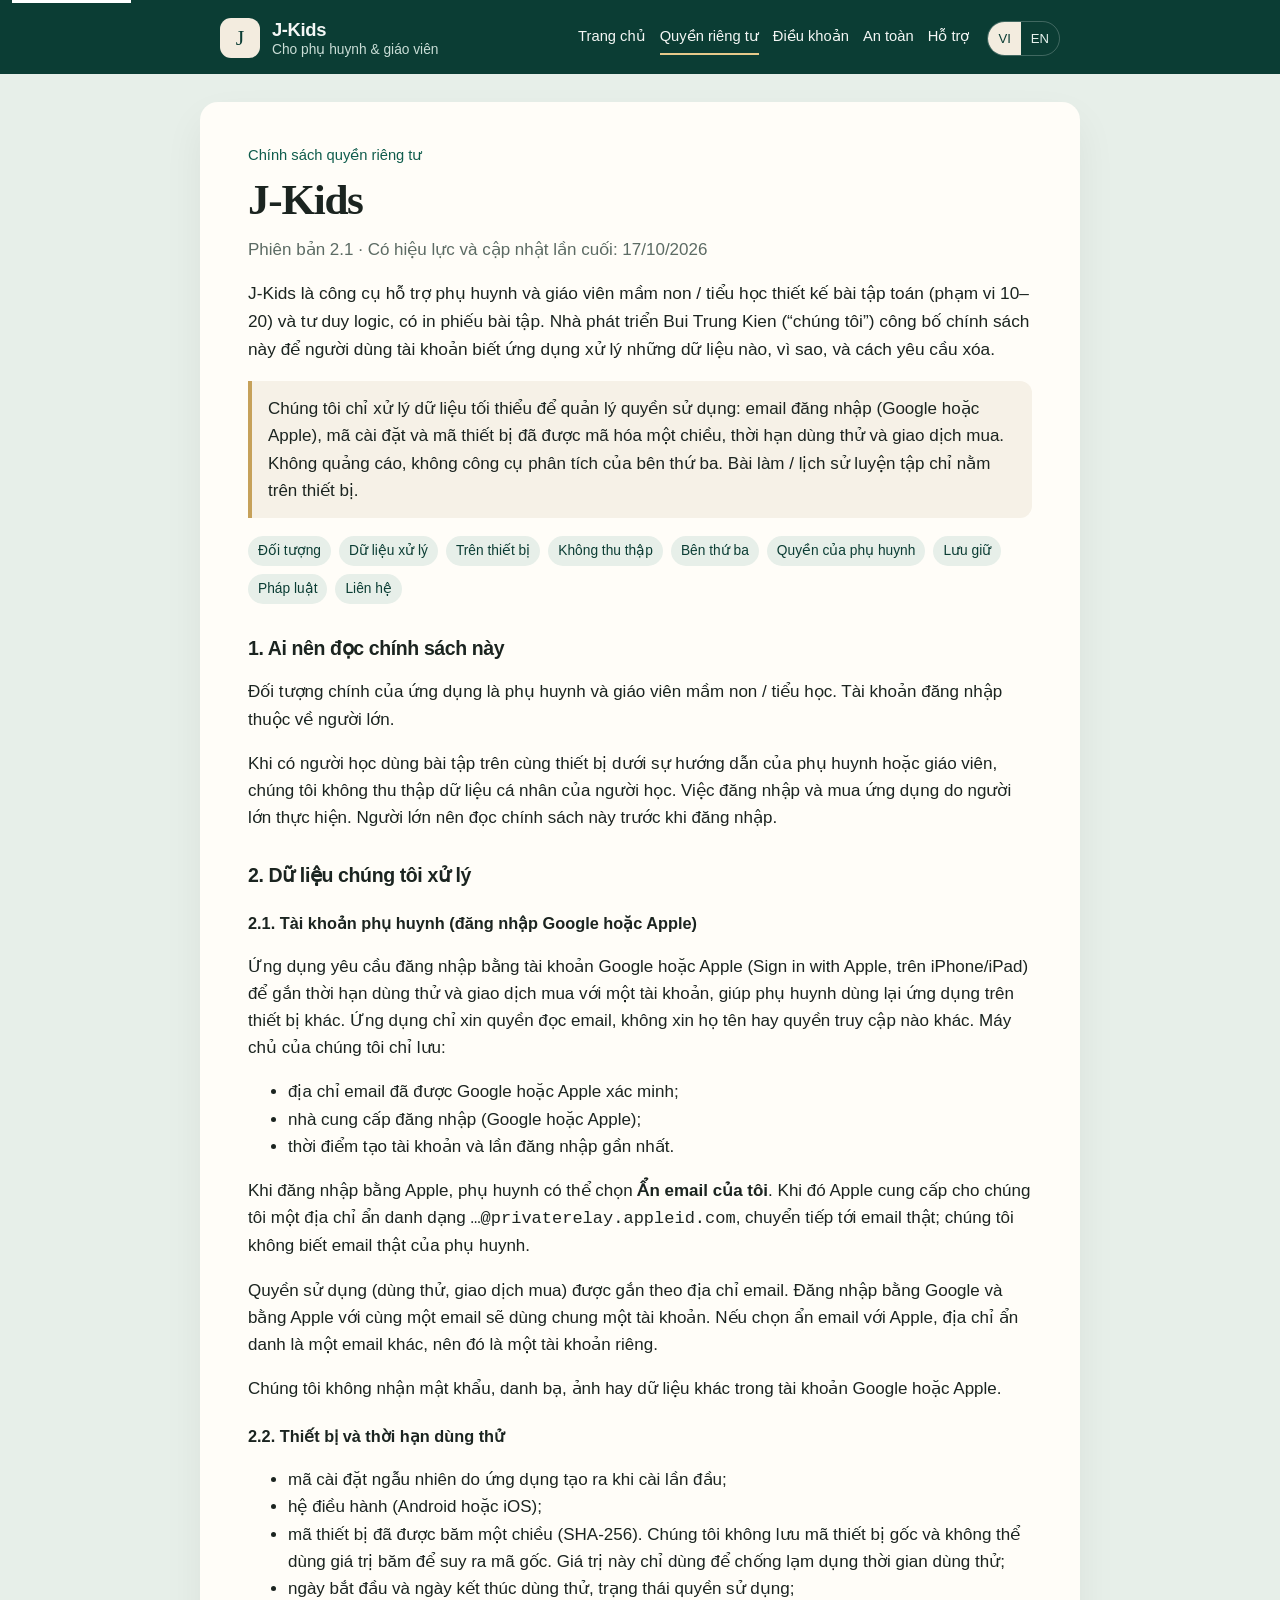
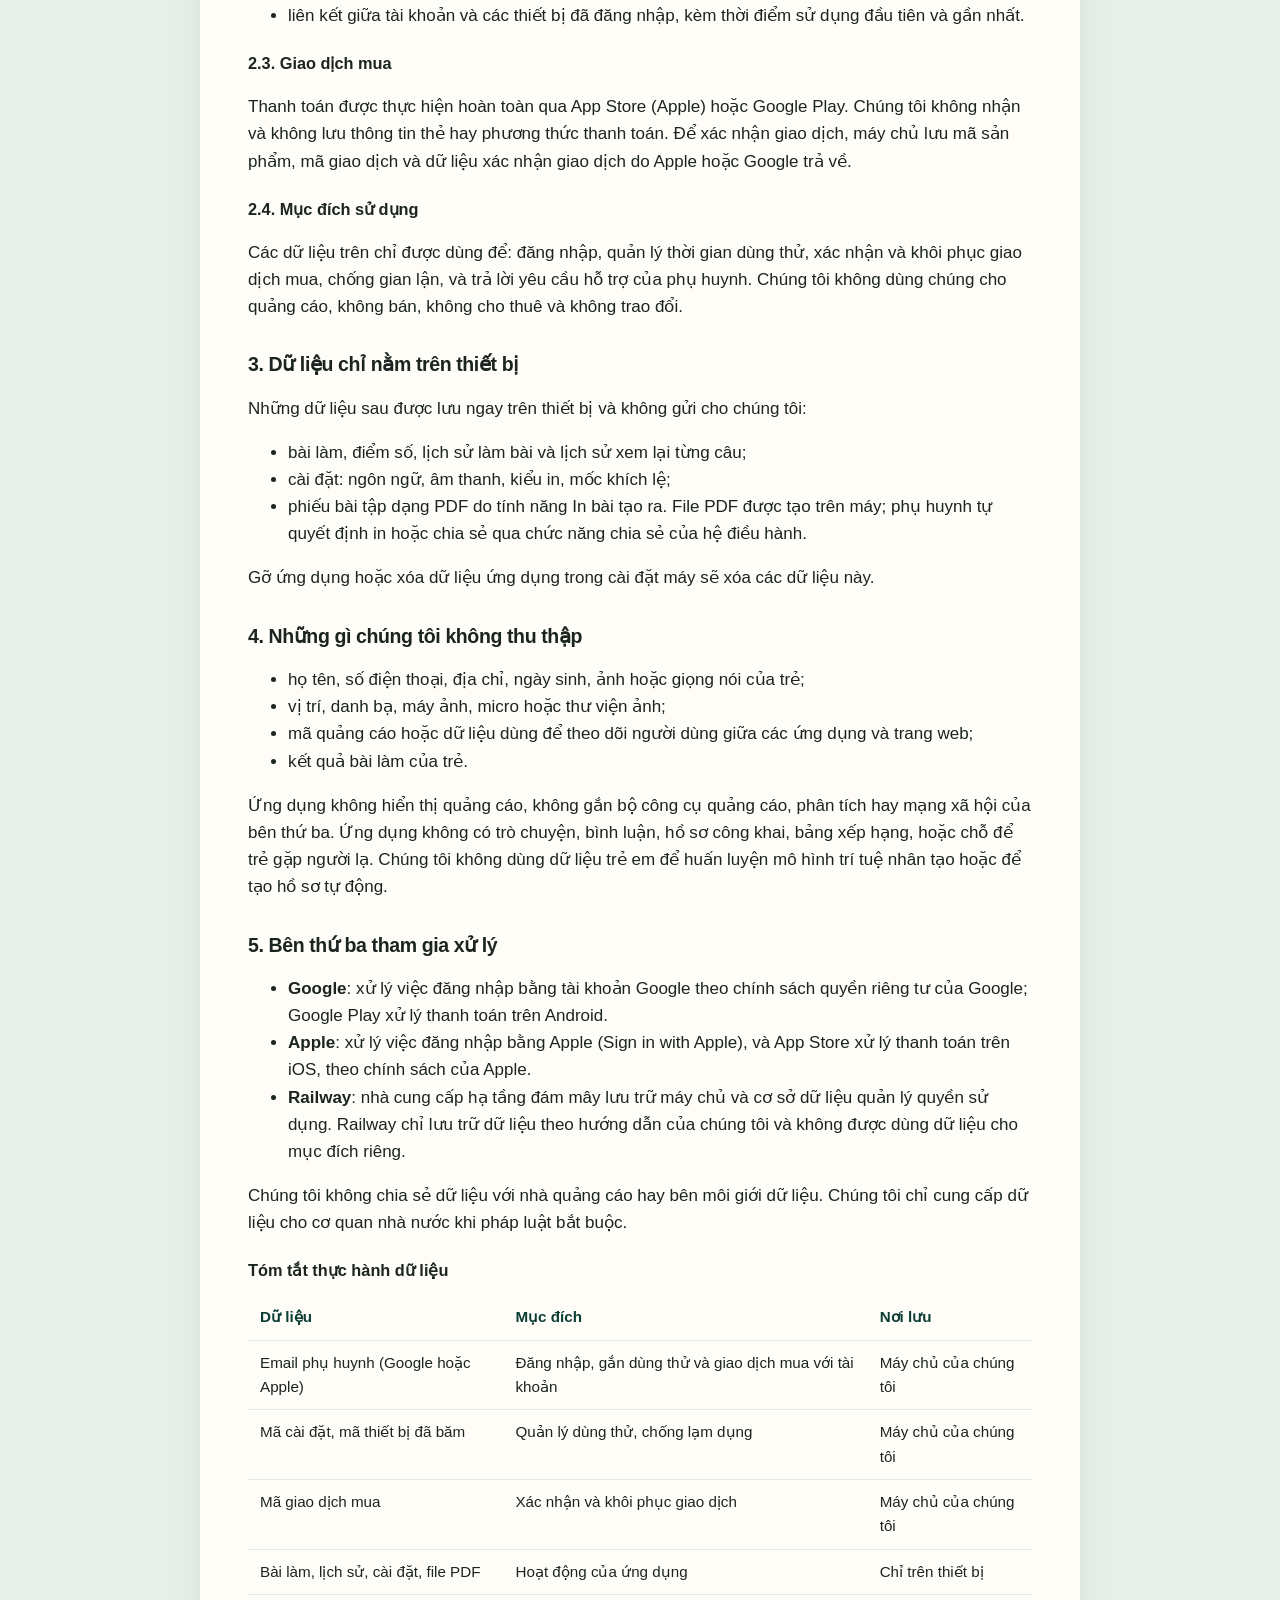
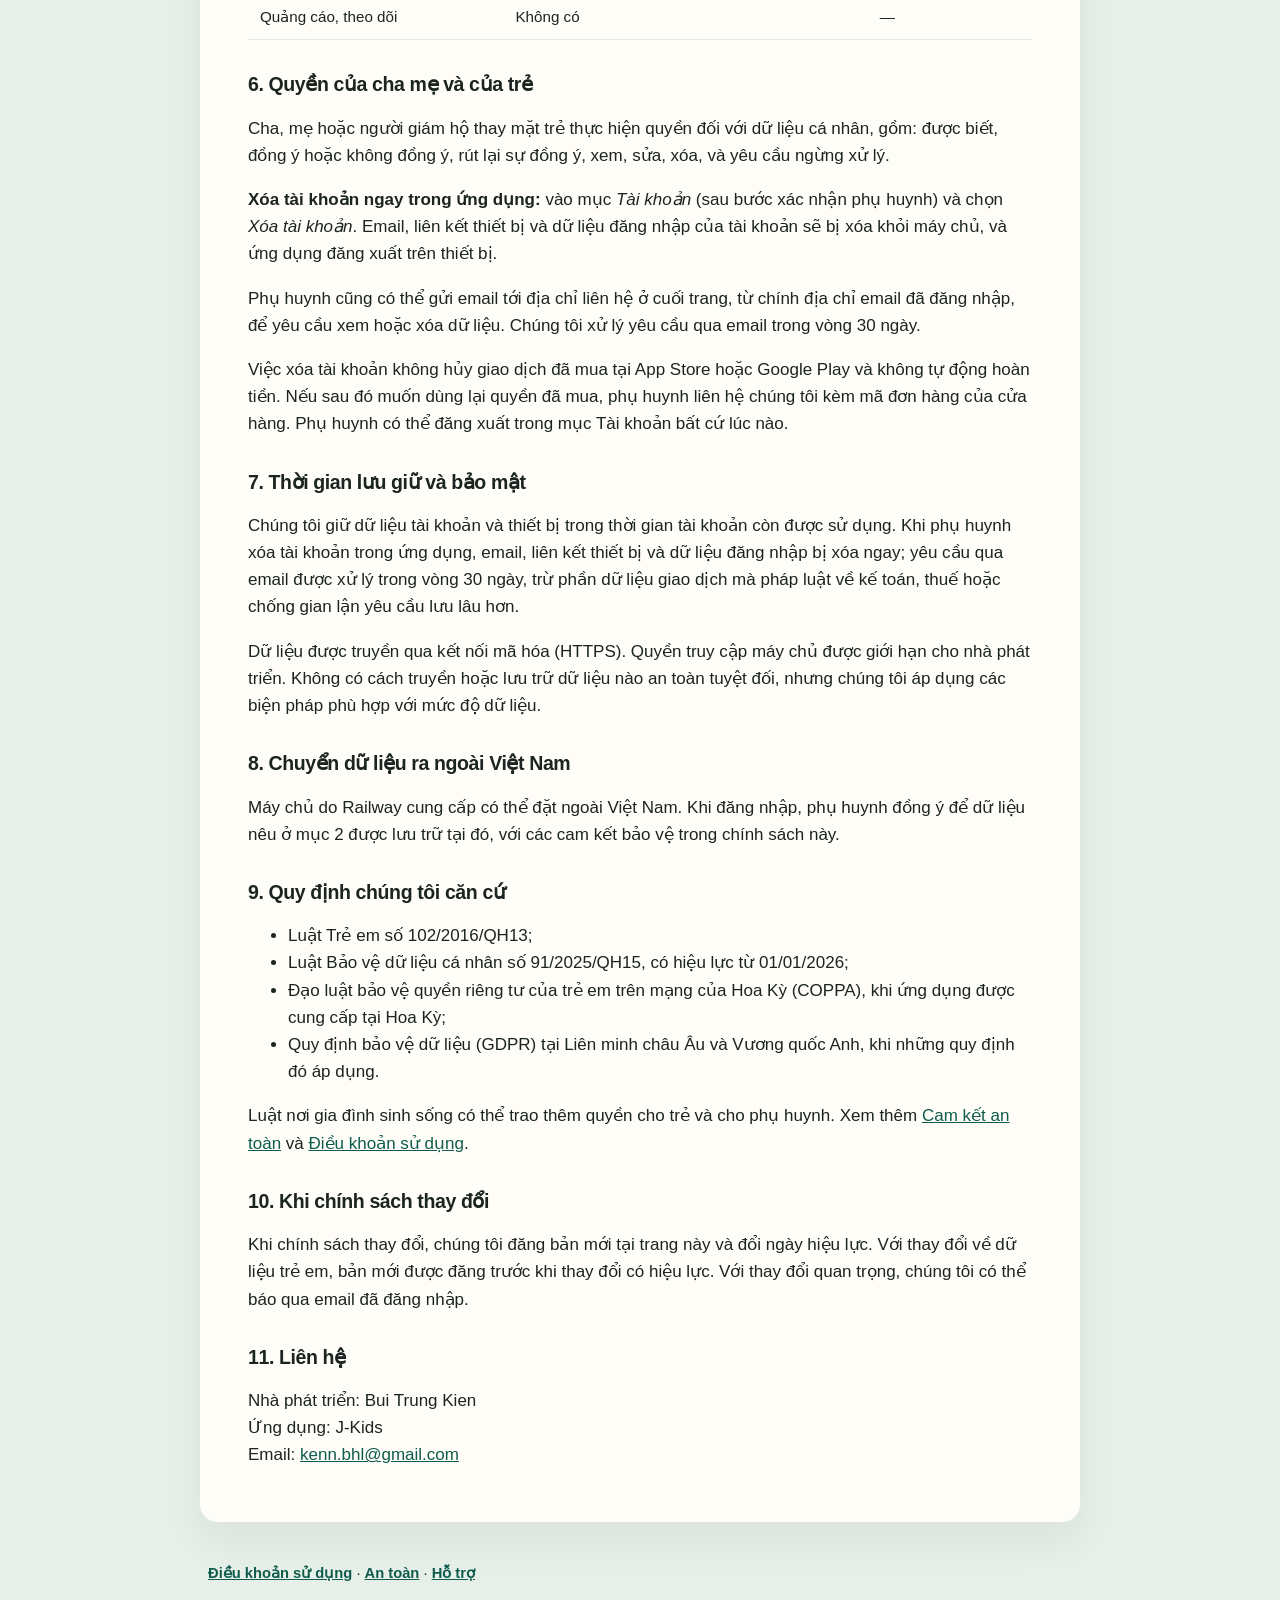
==== commit 8832a934: "New policy" ====
--- a/privacy.html
+++ b/privacy.html
@@ -4,7 +4,7 @@
   <meta charset="utf-8">
   <meta name="viewport" content="width=device-width, initial-scale=1">
   <title>Chính sách quyền riêng tư · J-Kids</title>
-  <meta name="description" content="Chính sách quyền riêng tư của J-Kids: dữ liệu nào được xử lý khi phụ huynh đăng nhập, dùng thử và mua ứng dụng. Không quảng cáo, không theo dõi trẻ.">
+  <meta name="description" content="Chính sách quyền riêng tư của J-Kids: dữ liệu khi phụ huynh / giáo viên đăng nhập, dùng thử và mua ứng dụng. Không quảng cáo.">
   <link rel="icon" href="favicon.svg" type="image/svg+xml">
   <link rel="stylesheet" href="styles.css">
   <link rel="alternate" hreflang="vi" href="privacy.html?lang=vi">
@@ -13,8 +13,8 @@
 <body
   data-title-vi="Chính sách quyền riêng tư · J-Kids"
   data-title-en="Privacy Policy · J-Kids"
-  data-desc-vi="Chính sách quyền riêng tư của J-Kids: dữ liệu nào được xử lý khi phụ huynh đăng nhập, dùng thử và mua ứng dụng. Không quảng cáo, không theo dõi trẻ."
-  data-desc-en="Privacy Policy for J-Kids: what data is processed when a parent signs in, starts the trial, and buys the app. No ads and no tracking of children.">
+  data-desc-vi="Chính sách quyền riêng tư của J-Kids: dữ liệu khi phụ huynh / giáo viên đăng nhập, dùng thử và mua ứng dụng. Không quảng cáo."
+  data-desc-en="Privacy Policy for J-Kids: what data is processed when a parent or teacher signs in, starts the trial, and buys the app. No ads.">
   <a class="skip" href="#content" data-label-vi="Tới nội dung" data-label-en="Skip to content">Tới nội dung</a>
   <header class="mast">
     <div class="mast-inner">
@@ -22,7 +22,7 @@
         <span class="brand-mark" aria-hidden="true">J</span>
         <span class="brand-text">
           <strong class="brand-name">J-Kids</strong>
-          <span class="brand-sub" data-label-vi="Toán &amp; tư duy cho bé" data-label-en="Math &amp; thinking for kids">Toán &amp; tư duy cho bé</span>
+          <span class="brand-sub" data-label-vi="Cho phụ huynh &amp; giáo viên" data-label-en="For parents &amp; teachers">Cho phụ huynh &amp; giáo viên</span>
         </span>
       </a>
       <div class="mast-tools">
@@ -30,7 +30,7 @@
           <a data-keep-lang data-href="index.html" href="index.html" data-label-vi="Trang chủ" data-label-en="Home">Trang chủ</a>
           <a data-keep-lang data-href="privacy.html" href="privacy.html" aria-current="page" data-label-vi="Quyền riêng tư" data-label-en="Privacy">Quyền riêng tư</a>
           <a data-keep-lang data-href="terms.html" href="terms.html" data-label-vi="Điều khoản" data-label-en="Terms">Điều khoản</a>
-          <a data-keep-lang data-href="safety.html" href="safety.html" data-label-vi="An toàn trẻ em" data-label-en="Child safety">An toàn trẻ em</a>
+          <a data-keep-lang data-href="safety.html" href="safety.html" data-label-vi="An toàn" data-label-en="Safety">An toàn</a>
           <a data-keep-lang data-href="support.html" href="support.html" data-label-vi="Hỗ trợ" data-label-en="Support">Hỗ trợ</a>
         </nav>
         <div class="lang" role="group" data-label-mode="aria" data-label-vi="Ngôn ngữ" data-label-en="Language" aria-label="Ngôn ngữ">
@@ -44,9 +44,9 @@
     <article data-lang-block="vi">
       <p class="kicker">Chính sách quyền riêng tư</p>
       <h1>J-Kids</h1>
-      <p class="meta">Phiên bản 2.0 · Có hiệu lực và cập nhật lần cuối: 15/10/2026</p>
-      <p class="lead">J-Kids là ứng dụng bài tập toán và tư duy cho trẻ 4–6 tuổi, có tính năng in phiếu bài tập. Nhà phát triển <span data-developer-name>Bui Trung Kien</span> (“chúng tôi”) công bố chính sách này để cha, mẹ và người giám hộ biết ứng dụng xử lý những dữ liệu nào, vì sao, và cách yêu cầu xóa.</p>
-      <p class="promise">Chúng tôi chỉ xử lý dữ liệu tối thiểu để quản lý quyền sử dụng ứng dụng: email đăng nhập của phụ huynh, mã cài đặt và mã thiết bị đã được mã hóa một chiều, thời hạn dùng thử và giao dịch mua. Không quảng cáo, không công cụ phân tích của bên thứ ba, không theo dõi trẻ. Bài làm của trẻ chỉ nằm trên thiết bị.</p>
+      <p class="meta">Phiên bản 2.1 · Có hiệu lực và cập nhật lần cuối: 17/10/2026</p>
+      <p class="lead">J-Kids là công cụ hỗ trợ phụ huynh và giáo viên mầm non / tiểu học thiết kế bài tập toán (phạm vi 10–20) và tư duy logic, có in phiếu bài tập. Nhà phát triển <span data-developer-name>Bui Trung Kien</span> (“chúng tôi”) công bố chính sách này để người dùng tài khoản biết ứng dụng xử lý những dữ liệu nào, vì sao, và cách yêu cầu xóa.</p>
+      <p class="promise">Chúng tôi chỉ xử lý dữ liệu tối thiểu để quản lý quyền sử dụng: email đăng nhập (Google hoặc Apple), mã cài đặt và mã thiết bị đã được mã hóa một chiều, thời hạn dùng thử và giao dịch mua. Không quảng cáo, không công cụ phân tích của bên thứ ba. Bài làm / lịch sử luyện tập chỉ nằm trên thiết bị.</p>
       <ul class="toc">
         <li><a href="#vi-scope">Đối tượng</a></li>
         <li><a href="#vi-collect">Dữ liệu xử lý</a></li>
@@ -60,18 +60,20 @@
       </ul>
 
       <h2 id="vi-scope">1. Ai nên đọc chính sách này</h2>
-      <p>Ứng dụng hướng tới trẻ mẫu giáo và chuẩn bị vào lớp 1. Theo Luật Trẻ em 2016, trẻ em là người dưới 16 tuổi. Chúng tôi coi người làm bài trong ứng dụng là trẻ em.</p>
-      <p>Việc đăng nhập và mua ứng dụng do cha, mẹ hoặc người giám hộ thực hiện. Trẻ em không tự mình đồng ý cho chúng tôi xử lý dữ liệu cá nhân. Phụ huynh nên đọc chính sách này trước khi đăng nhập và cho trẻ sử dụng.</p>
+      <p>Đối tượng chính của ứng dụng là phụ huynh và giáo viên mầm non / tiểu học. Tài khoản đăng nhập thuộc về người lớn.</p>
+      <p>Khi có người học dùng bài tập trên cùng thiết bị dưới sự hướng dẫn của phụ huynh hoặc giáo viên, chúng tôi không thu thập dữ liệu cá nhân của người học. Việc đăng nhập và mua ứng dụng do người lớn thực hiện. Người lớn nên đọc chính sách này trước khi đăng nhập.</p>
 
       <h2 id="vi-collect">2. Dữ liệu chúng tôi xử lý</h2>
-      <h3>2.1. Tài khoản phụ huynh (đăng nhập Google)</h3>
-      <p>Ứng dụng yêu cầu đăng nhập bằng tài khoản Google để gắn thời hạn dùng thử và giao dịch mua với một tài khoản, giúp phụ huynh dùng lại ứng dụng trên thiết bị khác. Ứng dụng không xin thêm quyền truy cập nào vào tài khoản Google. Máy chủ của chúng tôi chỉ lưu:</p>
-      <ul>
-        <li>địa chỉ email đã được Google xác minh;</li>
-        <li>nhà cung cấp đăng nhập (Google);</li>
+      <h3>2.1. Tài khoản phụ huynh (đăng nhập Google hoặc Apple)</h3>
+      <p>Ứng dụng yêu cầu đăng nhập bằng tài khoản Google hoặc Apple (Sign in with Apple, trên iPhone/iPad) để gắn thời hạn dùng thử và giao dịch mua với một tài khoản, giúp phụ huynh dùng lại ứng dụng trên thiết bị khác. Ứng dụng chỉ xin quyền đọc email, không xin họ tên hay quyền truy cập nào khác. Máy chủ của chúng tôi chỉ lưu:</p>
+      <ul>
+        <li>địa chỉ email đã được Google hoặc Apple xác minh;</li>
+        <li>nhà cung cấp đăng nhập (Google hoặc Apple);</li>
         <li>thời điểm tạo tài khoản và lần đăng nhập gần nhất.</li>
       </ul>
-      <p>Chúng tôi không nhận mật khẩu, danh bạ, ảnh hay dữ liệu khác trong tài khoản Google.</p>
+      <p>Khi đăng nhập bằng Apple, phụ huynh có thể chọn <strong>Ẩn email của tôi</strong>. Khi đó Apple cung cấp cho chúng tôi một địa chỉ ẩn danh dạng <code>…@privaterelay.appleid.com</code>, chuyển tiếp tới email thật; chúng tôi không biết email thật của phụ huynh.</p>
+      <p>Quyền sử dụng (dùng thử, giao dịch mua) được gắn theo địa chỉ email. Đăng nhập bằng Google và bằng Apple với cùng một email sẽ dùng chung một tài khoản. Nếu chọn ẩn email với Apple, địa chỉ ẩn danh là một email khác, nên đó là một tài khoản riêng.</p>
+      <p>Chúng tôi không nhận mật khẩu, danh bạ, ảnh hay dữ liệu khác trong tài khoản Google hoặc Apple.</p>
 
       <h3>2.2. Thiết bị và thời hạn dùng thử</h3>
       <ul>
@@ -109,7 +111,7 @@
       <h2 id="vi-share">5. Bên thứ ba tham gia xử lý</h2>
       <ul>
         <li><strong>Google</strong>: xử lý việc đăng nhập bằng tài khoản Google theo chính sách quyền riêng tư của Google; Google Play xử lý thanh toán trên Android.</li>
-        <li><strong>Apple</strong>: App Store xử lý thanh toán và khôi phục giao dịch trên iOS theo chính sách của Apple.</li>
+        <li><strong>Apple</strong>: xử lý việc đăng nhập bằng Apple (Sign in with Apple), và App Store xử lý thanh toán trên iOS, theo chính sách của Apple.</li>
         <li><strong>Railway</strong>: nhà cung cấp hạ tầng đám mây lưu trữ máy chủ và cơ sở dữ liệu quản lý quyền sử dụng. Railway chỉ lưu trữ dữ liệu theo hướng dẫn của chúng tôi và không được dùng dữ liệu cho mục đích riêng.</li>
       </ul>
       <p>Chúng tôi không chia sẻ dữ liệu với nhà quảng cáo hay bên môi giới dữ liệu. Chúng tôi chỉ cung cấp dữ liệu cho cơ quan nhà nước khi pháp luật bắt buộc.</p>
@@ -126,7 +128,7 @@
           </thead>
           <tbody>
             <tr>
-              <td>Email phụ huynh (Google)</td>
+              <td>Email phụ huynh (Google hoặc Apple)</td>
               <td>Đăng nhập, gắn dùng thử và giao dịch mua với tài khoản</td>
               <td>Máy chủ của chúng tôi</td>
             </tr>
@@ -174,7 +176,7 @@
         <li>Đạo luật bảo vệ quyền riêng tư của trẻ em trên mạng của Hoa Kỳ (COPPA), khi ứng dụng được cung cấp tại Hoa Kỳ;</li>
         <li>Quy định bảo vệ dữ liệu (GDPR) tại Liên minh châu Âu và Vương quốc Anh, khi những quy định đó áp dụng.</li>
       </ul>
-      <p>Luật nơi gia đình sinh sống có thể trao thêm quyền cho trẻ và cho phụ huynh. Xem thêm <a data-keep-lang data-href="safety.html" href="safety.html">Cam kết an toàn cho trẻ em</a> và <a data-keep-lang data-href="terms.html" href="terms.html">Điều khoản sử dụng</a>.</p>
+      <p>Luật nơi gia đình sinh sống có thể trao thêm quyền cho trẻ và cho phụ huynh. Xem thêm <a data-keep-lang data-href="safety.html" href="safety.html">Cam kết an toàn</a> và <a data-keep-lang data-href="terms.html" href="terms.html">Điều khoản sử dụng</a>.</p>
 
       <h2>10. Khi chính sách thay đổi</h2>
       <p>Khi chính sách thay đổi, chúng tôi đăng bản mới tại trang này và đổi ngày hiệu lực. Với thay đổi về dữ liệu trẻ em, bản mới được đăng trước khi thay đổi có hiệu lực. Với thay đổi quan trọng, chúng tôi có thể báo qua email đã đăng nhập.</p>
@@ -188,9 +190,9 @@
     <article data-lang-block="en" hidden>
       <p class="kicker">Privacy Policy</p>
       <h1>J-Kids</h1>
-      <p class="meta">Version 2.0 · Effective and last updated: 15 October 2026</p>
-      <p class="lead">J-Kids is a math and thinking-skills app for children aged 4–6, with printable worksheets. <span data-developer-name>Bui Trung Kien</span> (“we”) publishes this policy so parents and guardians know what data the app processes, why, and how to request deletion.</p>
-      <p class="promise">We process only the minimum data needed to manage access to the app: the parent’s sign-in email, an install ID and a one-way hashed device ID, the trial period, and purchases. No ads, no third-party analytics, no tracking of children. A child’s answers stay on the device.</p>
+      <p class="meta">Version 2.1 · Effective and last updated: 17 October 2026</p>
+      <p class="lead">J-Kids is a tool for parents and preschool / elementary teachers to design early math (range 10–20) and logic exercises, with printable worksheets. <span data-developer-name>Bui Trung Kien</span> (“we”) publishes this policy so account holders know what data the app processes, why, and how to request deletion.</p>
+      <p class="promise">We process only the minimum data needed to manage access: the sign-in email (Google or Apple), an install ID and a one-way hashed device ID, the trial period, and purchases. No ads and no third-party analytics. Practice history stays on the device.</p>
       <ul class="toc">
         <li><a href="#en-scope">Audience</a></li>
         <li><a href="#en-collect">Data processed</a></li>
@@ -204,18 +206,20 @@
       </ul>
 
       <h2 id="en-scope">1. Who should read this</h2>
-      <p>The app is directed to preschool children getting ready for first grade. Under Vietnam’s Law on Children (2016), a child is a person under 16. We treat the person doing the exercises as a child.</p>
-      <p>Sign-in and purchases are done by a parent or guardian. A child does not independently consent to our processing of personal data. A parent should read this policy before signing in and letting a child use the app.</p>
+      <p>The primary audience is parents and preschool / elementary teachers. The signed-in account belongs to an adult.</p>
+      <p>When a learner uses exercises on the same device under a parent’s or teacher’s guidance, we do not collect the learner’s personal data. Sign-in and purchases are done by an adult. Adults should read this policy before signing in.</p>
 
       <h2 id="en-collect">2. Data we process</h2>
-      <h3>2.1. Parent account (Google sign-in)</h3>
-      <p>The app requires sign-in with a Google account so the trial and purchases are tied to one account and can be used again on another device. The app requests no extra access to the Google account. Our server stores only:</p>
-      <ul>
-        <li>the email address verified by Google;</li>
-        <li>the sign-in provider (Google);</li>
+      <h3>2.1. Parent account (Google or Apple sign-in)</h3>
+      <p>The app requires sign-in with a Google account or with Apple (Sign in with Apple, on iPhone/iPad) so the trial and purchases are tied to one account and can be used again on another device. The app requests only the email address, not the name or any other access. Our server stores only:</p>
+      <ul>
+        <li>the email address verified by Google or Apple;</li>
+        <li>the sign-in provider (Google or Apple);</li>
         <li>when the account was created and last signed in.</li>
       </ul>
-      <p>We do not receive the password, contacts, photos, or any other data in the Google account.</p>
+      <p>With Sign in with Apple, a parent can choose <strong>Hide My Email</strong>. Apple then gives us an anonymous relay address such as <code>…@privaterelay.appleid.com</code> that forwards to the real email; we do not learn the parent’s real email.</p>
+      <p>Access (trial and purchases) is tied to the email address. Signing in with Google and with Apple using the same email uses the same account. If Hide My Email is chosen, the relay address is a different email, so it is a separate account.</p>
+      <p>We do not receive the password, contacts, photos, or any other data in the Google or Apple account.</p>
 
       <h3>2.2. Device and trial period</h3>
       <ul>
@@ -253,7 +257,7 @@
       <h2 id="en-share">5. Third parties involved</h2>
       <ul>
         <li><strong>Google</strong>: handles Google sign-in under Google’s privacy policy; Google Play handles payment on Android.</li>
-        <li><strong>Apple</strong>: the App Store handles payment and purchase restore on iOS under Apple’s policies.</li>
+        <li><strong>Apple</strong>: handles Sign in with Apple, and the App Store handles payment on iOS, under Apple’s policies.</li>
         <li><strong>Railway</strong>: the cloud infrastructure provider hosting our server and the access-management database. Railway stores data only on our instructions and may not use it for its own purposes.</li>
       </ul>
       <p>We do not share data with advertisers or data brokers. We disclose data to public authorities only when the law requires it.</p>
@@ -270,7 +274,7 @@
           </thead>
           <tbody>
             <tr>
-              <td>Parent email (Google)</td>
+              <td>Parent email (Google or Apple)</td>
               <td>Sign-in; tie trial and purchases to the account</td>
               <td>Our server</td>
             </tr>
@@ -318,7 +322,7 @@
         <li>the U.S. Children’s Online Privacy Protection Act (COPPA), where the app is offered in the United States;</li>
         <li>data-protection rules (GDPR) in the European Union and the United Kingdom, where they apply.</li>
       </ul>
-      <p>The law where the family lives may give the child and the parent additional rights. See also the <a data-keep-lang data-href="safety.html" href="safety.html">Child safety commitment</a> and the <a data-keep-lang data-href="terms.html" href="terms.html">Terms of Use</a>.</p>
+      <p>The law where the family lives may give the child and the parent additional rights. See also the <a data-keep-lang data-href="safety.html" href="safety.html">Safety commitment</a> and the <a data-keep-lang data-href="terms.html" href="terms.html">Terms of Use</a>.</p>
 
       <h2>10. Changes</h2>
       <p>When this policy changes, we post the new version on this page and change the effective date. Changes that affect children’s data are posted before they take effect. For important changes, we may notify the signed-in email.</p>
@@ -332,11 +336,11 @@
   <footer class="site-footer">
     <div data-lang-block="vi">
       <p class="banner" data-email-warning hidden>Trang chưa có email liên hệ. Trước khi công khai, hãy điền địa chỉ email vào <code>site-config.js</code>.</p>
-      <p><a data-keep-lang data-href="terms.html" href="terms.html">Điều khoản sử dụng</a> · <a data-keep-lang data-href="safety.html" href="safety.html">An toàn trẻ em</a> · <a data-keep-lang data-href="support.html" href="support.html">Hỗ trợ</a></p>
+      <p><a data-keep-lang data-href="terms.html" href="terms.html">Điều khoản sử dụng</a> · <a data-keep-lang data-href="safety.html" href="safety.html">An toàn</a> · <a data-keep-lang data-href="support.html" href="support.html">Hỗ trợ</a></p>
     </div>
     <div data-lang-block="en" hidden>
       <p class="banner" data-email-warning hidden>No contact email is set. Add one in <code>site-config.js</code> before publishing.</p>
-      <p><a data-keep-lang data-href="terms.html" href="terms.html">Terms of Use</a> · <a data-keep-lang data-href="safety.html" href="safety.html">Child safety</a> · <a data-keep-lang data-href="support.html" href="support.html">Support</a></p>
+      <p><a data-keep-lang data-href="terms.html" href="terms.html">Terms of Use</a> · <a data-keep-lang data-href="safety.html" href="safety.html">Safety</a> · <a data-keep-lang data-href="support.html" href="support.html">Support</a></p>
     </div>
   </footer>
   <script src="site-config.js"></script>
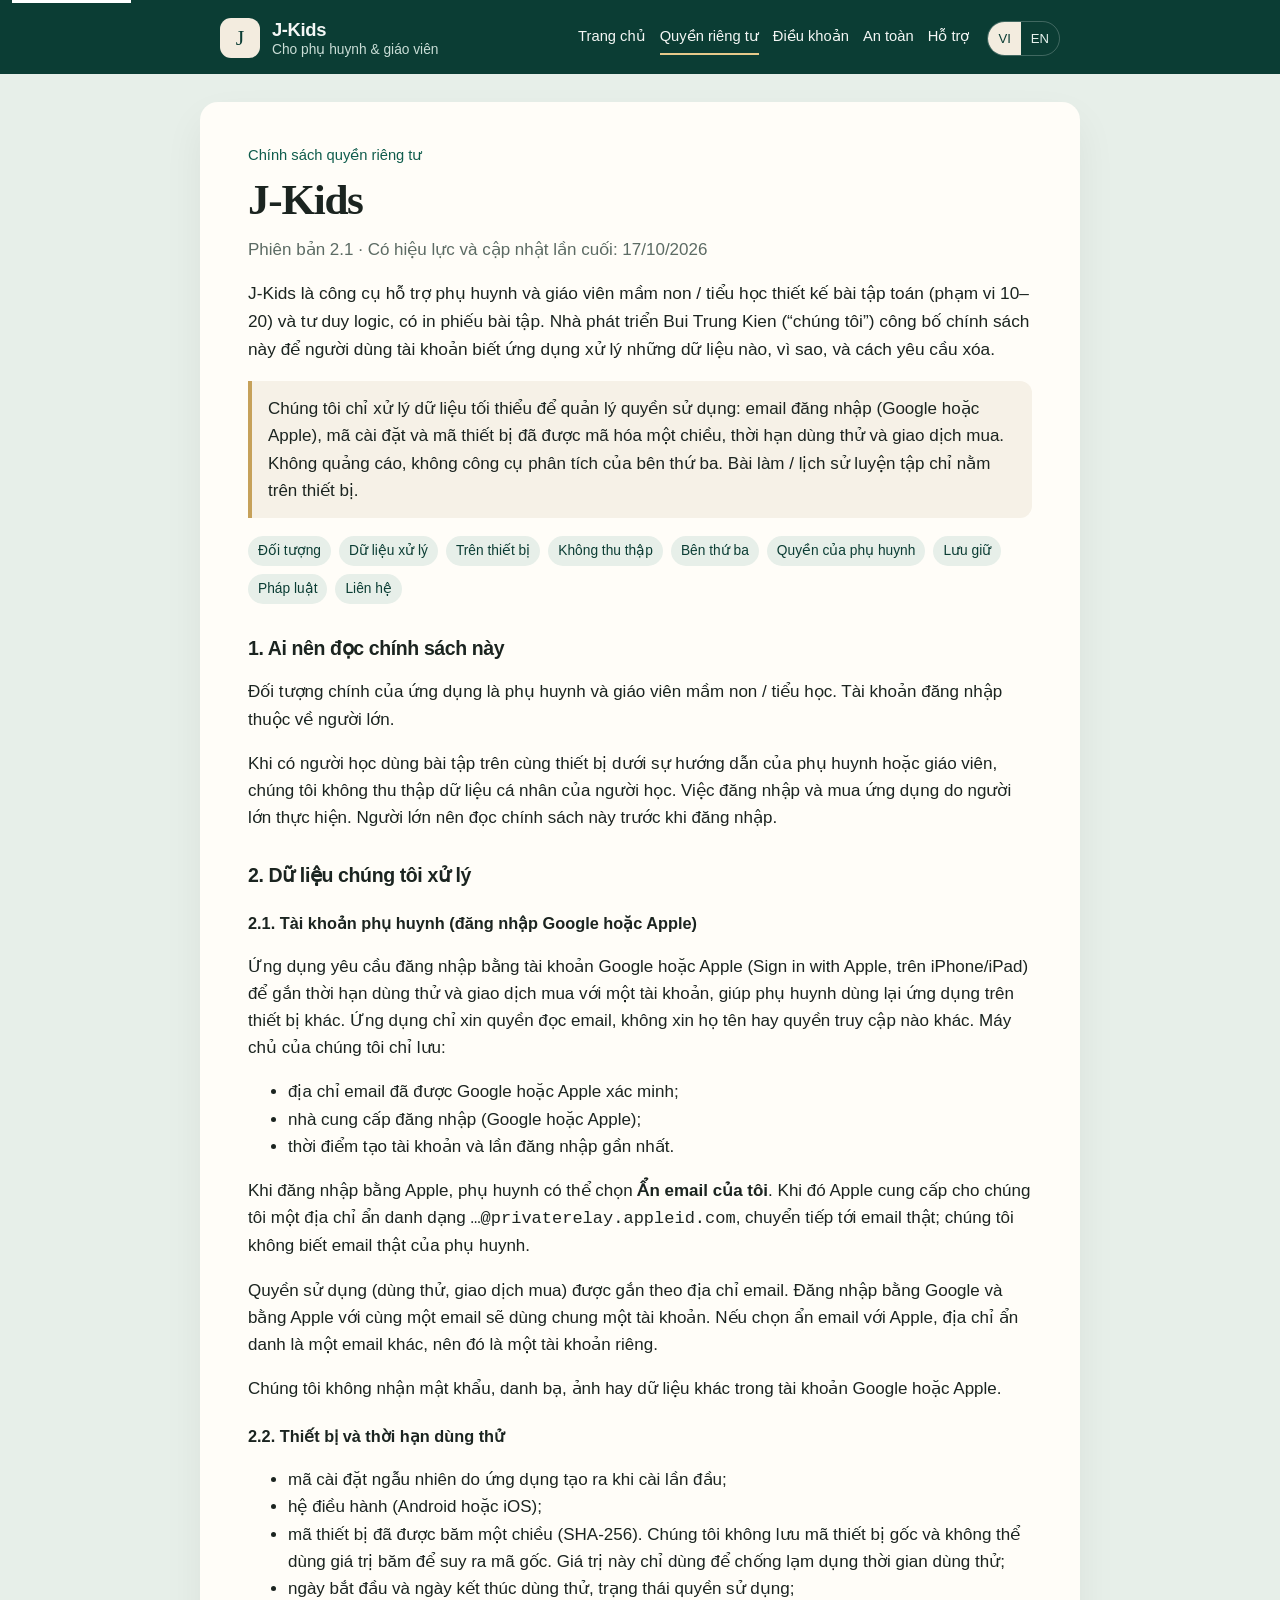
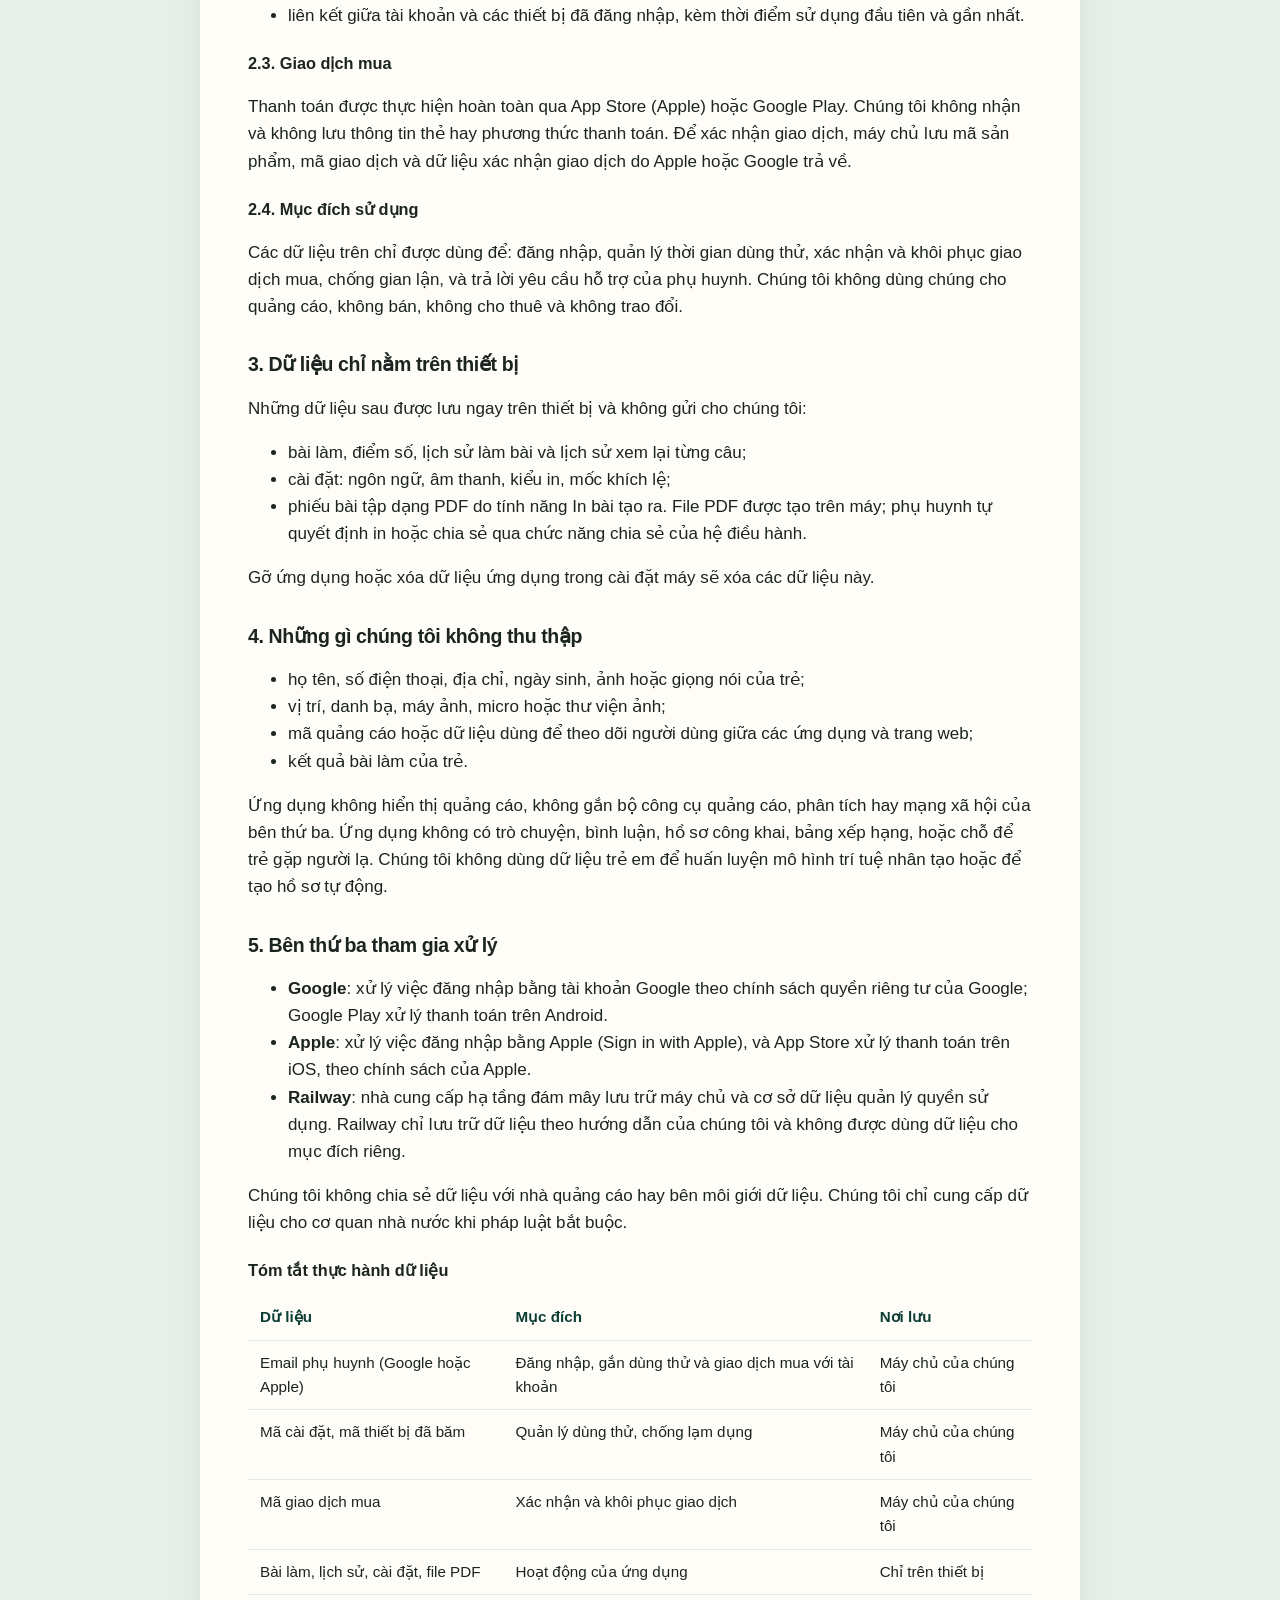
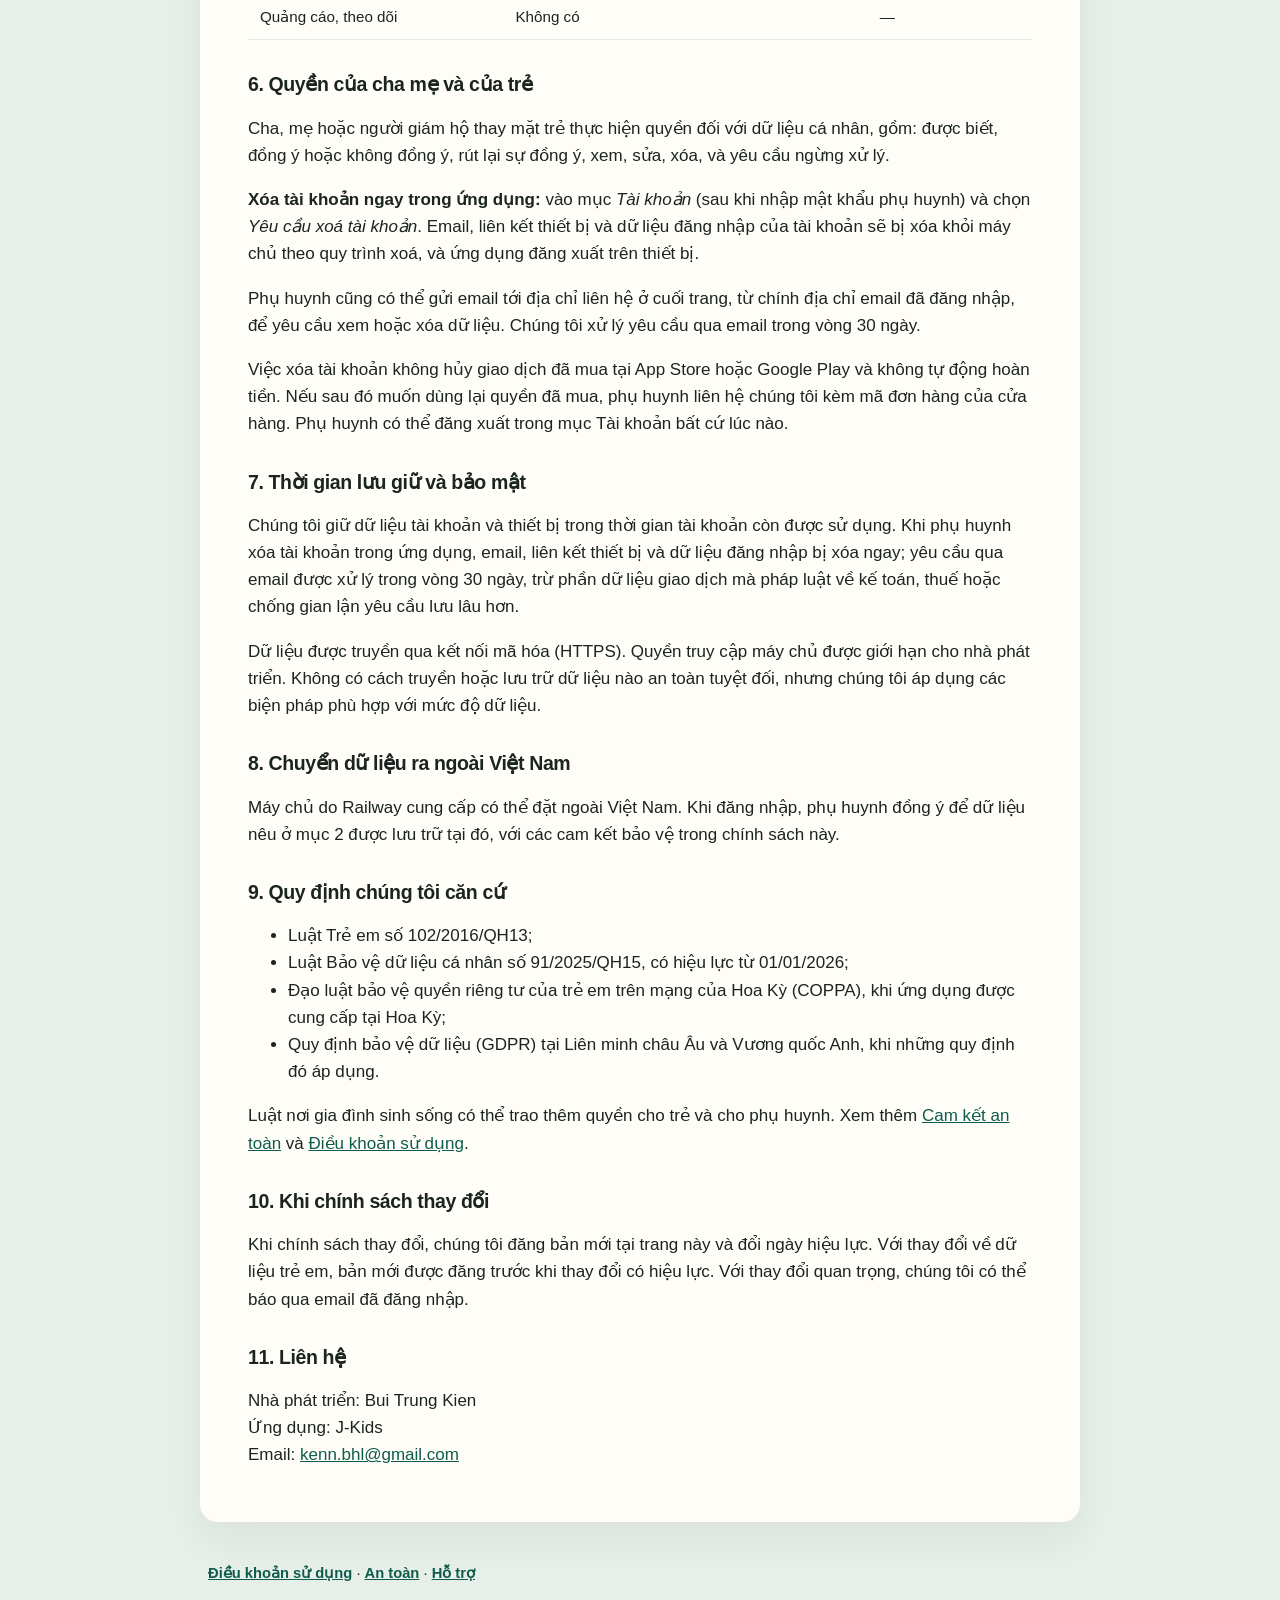
==== commit 8344618b: "New app" ====
--- a/privacy.html
+++ b/privacy.html
@@ -158,7 +158,7 @@
 
       <h2 id="vi-rights">6. Quyền của cha mẹ và của trẻ</h2>
       <p>Cha, mẹ hoặc người giám hộ thay mặt trẻ thực hiện quyền đối với dữ liệu cá nhân, gồm: được biết, đồng ý hoặc không đồng ý, rút lại sự đồng ý, xem, sửa, xóa, và yêu cầu ngừng xử lý.</p>
-      <p><strong>Xóa tài khoản ngay trong ứng dụng:</strong> vào mục <em>Tài khoản</em> (sau bước xác nhận phụ huynh) và chọn <em>Xóa tài khoản</em>. Email, liên kết thiết bị và dữ liệu đăng nhập của tài khoản sẽ bị xóa khỏi máy chủ, và ứng dụng đăng xuất trên thiết bị.</p>
+      <p><strong>Xóa tài khoản ngay trong ứng dụng:</strong> vào mục <em>Tài khoản</em> (sau khi nhập mật khẩu phụ huynh) và chọn <em>Yêu cầu xoá tài khoản</em>. Email, liên kết thiết bị và dữ liệu đăng nhập của tài khoản sẽ bị xóa khỏi máy chủ theo quy trình xoá, và ứng dụng đăng xuất trên thiết bị.</p>
       <p>Phụ huynh cũng có thể gửi email tới địa chỉ liên hệ ở cuối trang, từ chính địa chỉ email đã đăng nhập, để yêu cầu xem hoặc xóa dữ liệu. Chúng tôi xử lý yêu cầu qua email trong vòng 30 ngày.</p>
       <p>Việc xóa tài khoản không hủy giao dịch đã mua tại App Store hoặc Google Play và không tự động hoàn tiền. Nếu sau đó muốn dùng lại quyền đã mua, phụ huynh liên hệ chúng tôi kèm mã đơn hàng của cửa hàng. Phụ huynh có thể đăng xuất trong mục Tài khoản bất cứ lúc nào.</p>
 
@@ -304,7 +304,7 @@
 
       <h2 id="en-rights">6. Rights of parents and children</h2>
       <p>A parent or guardian exercises the child’s personal-data rights, including the right to be informed, to agree or refuse, to withdraw agreement, to access, correct, and delete data, and to ask us to stop processing.</p>
-      <p><strong>Delete the account in the app:</strong> open <em>Account</em> (after the parent confirmation step) and choose <em>Delete account</em>. The account’s email, device links, and sign-in data are deleted from our server, and the app signs out on the device.</p>
+      <p><strong>Delete the account in the app:</strong> open <em>Account</em> (after entering the parent password) and choose <em>Request account deletion</em>. The account’s email, device links, and sign-in data are removed from our server according to the deletion process, and the app signs out on the device.</p>
       <p>A parent can also email the contact address at the end of this page, from the same email used to sign in, to access or delete data. Email requests are handled within 30 days.</p>
       <p>Deleting the account does not cancel a purchase made on the App Store or Google Play and does not issue a refund. To use the purchase again later, the parent can contact us with the store order ID. A parent can sign out from Account at any time.</p>
 
